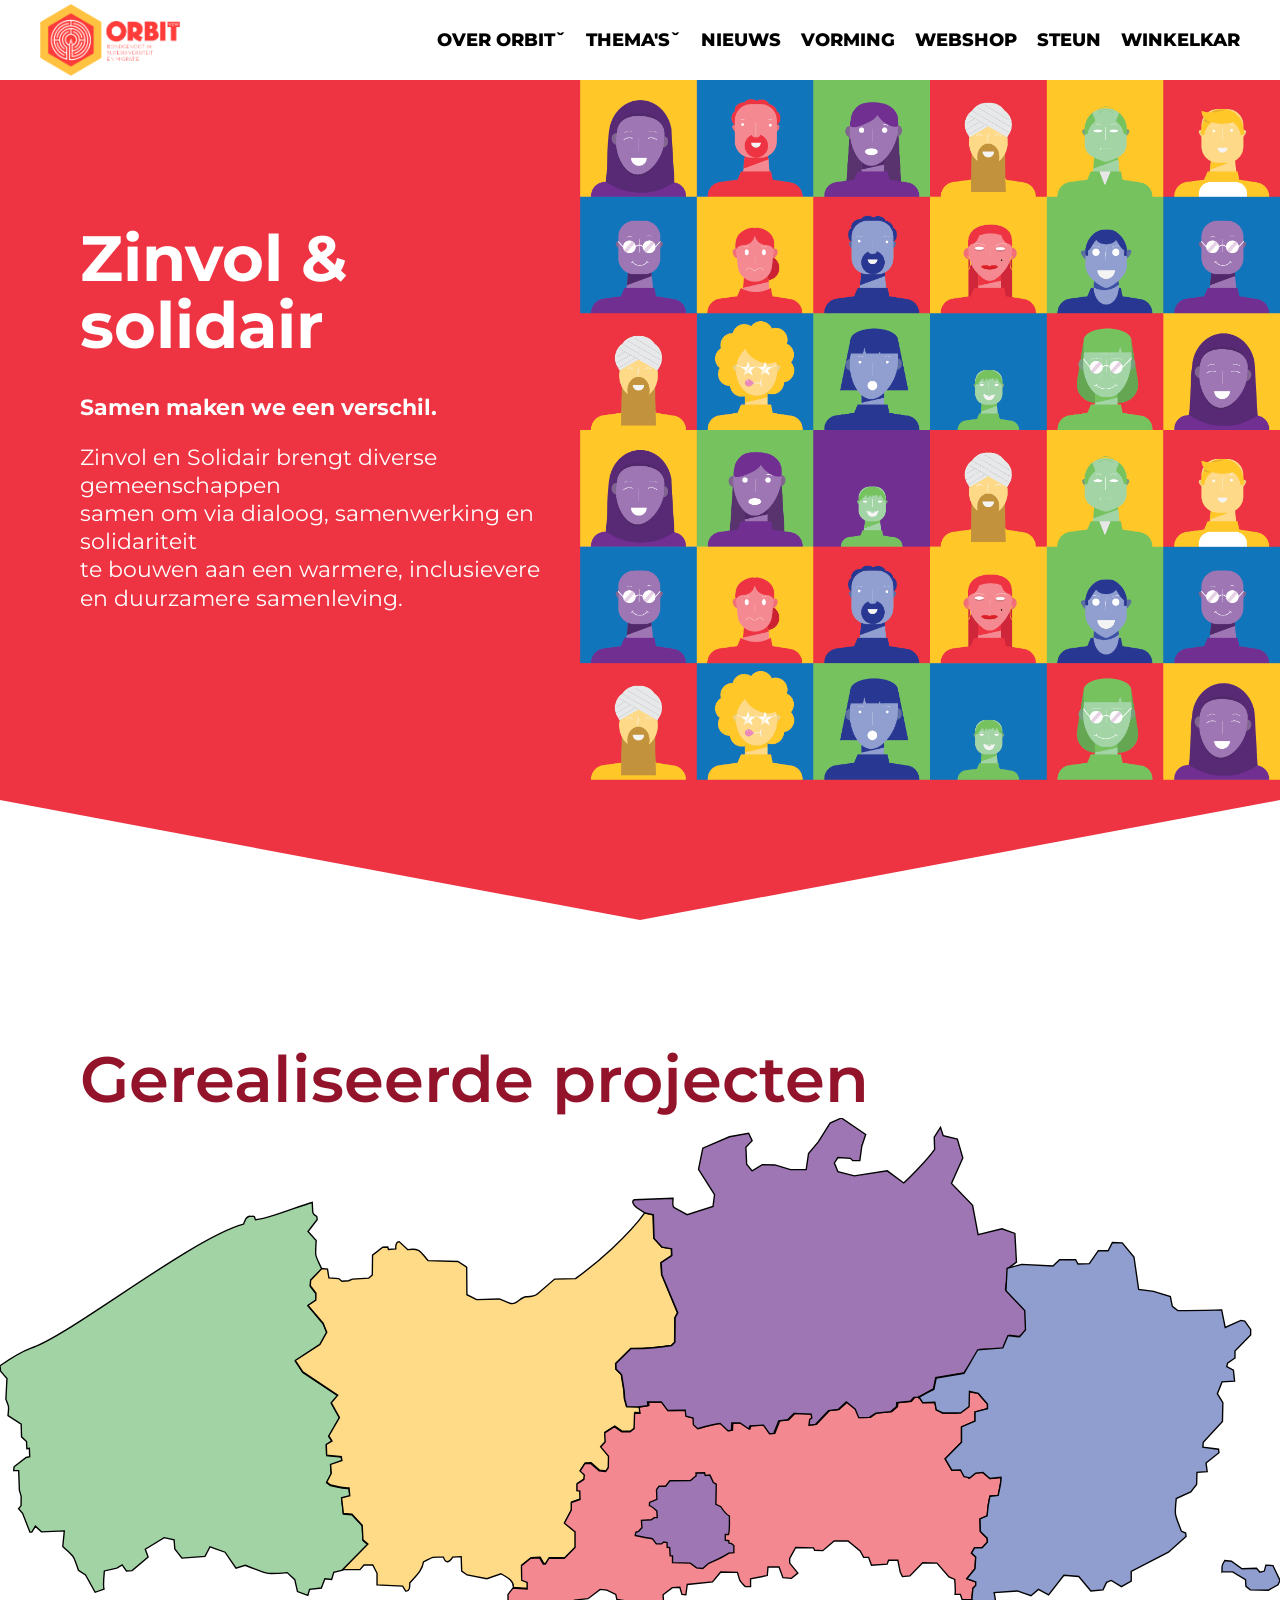
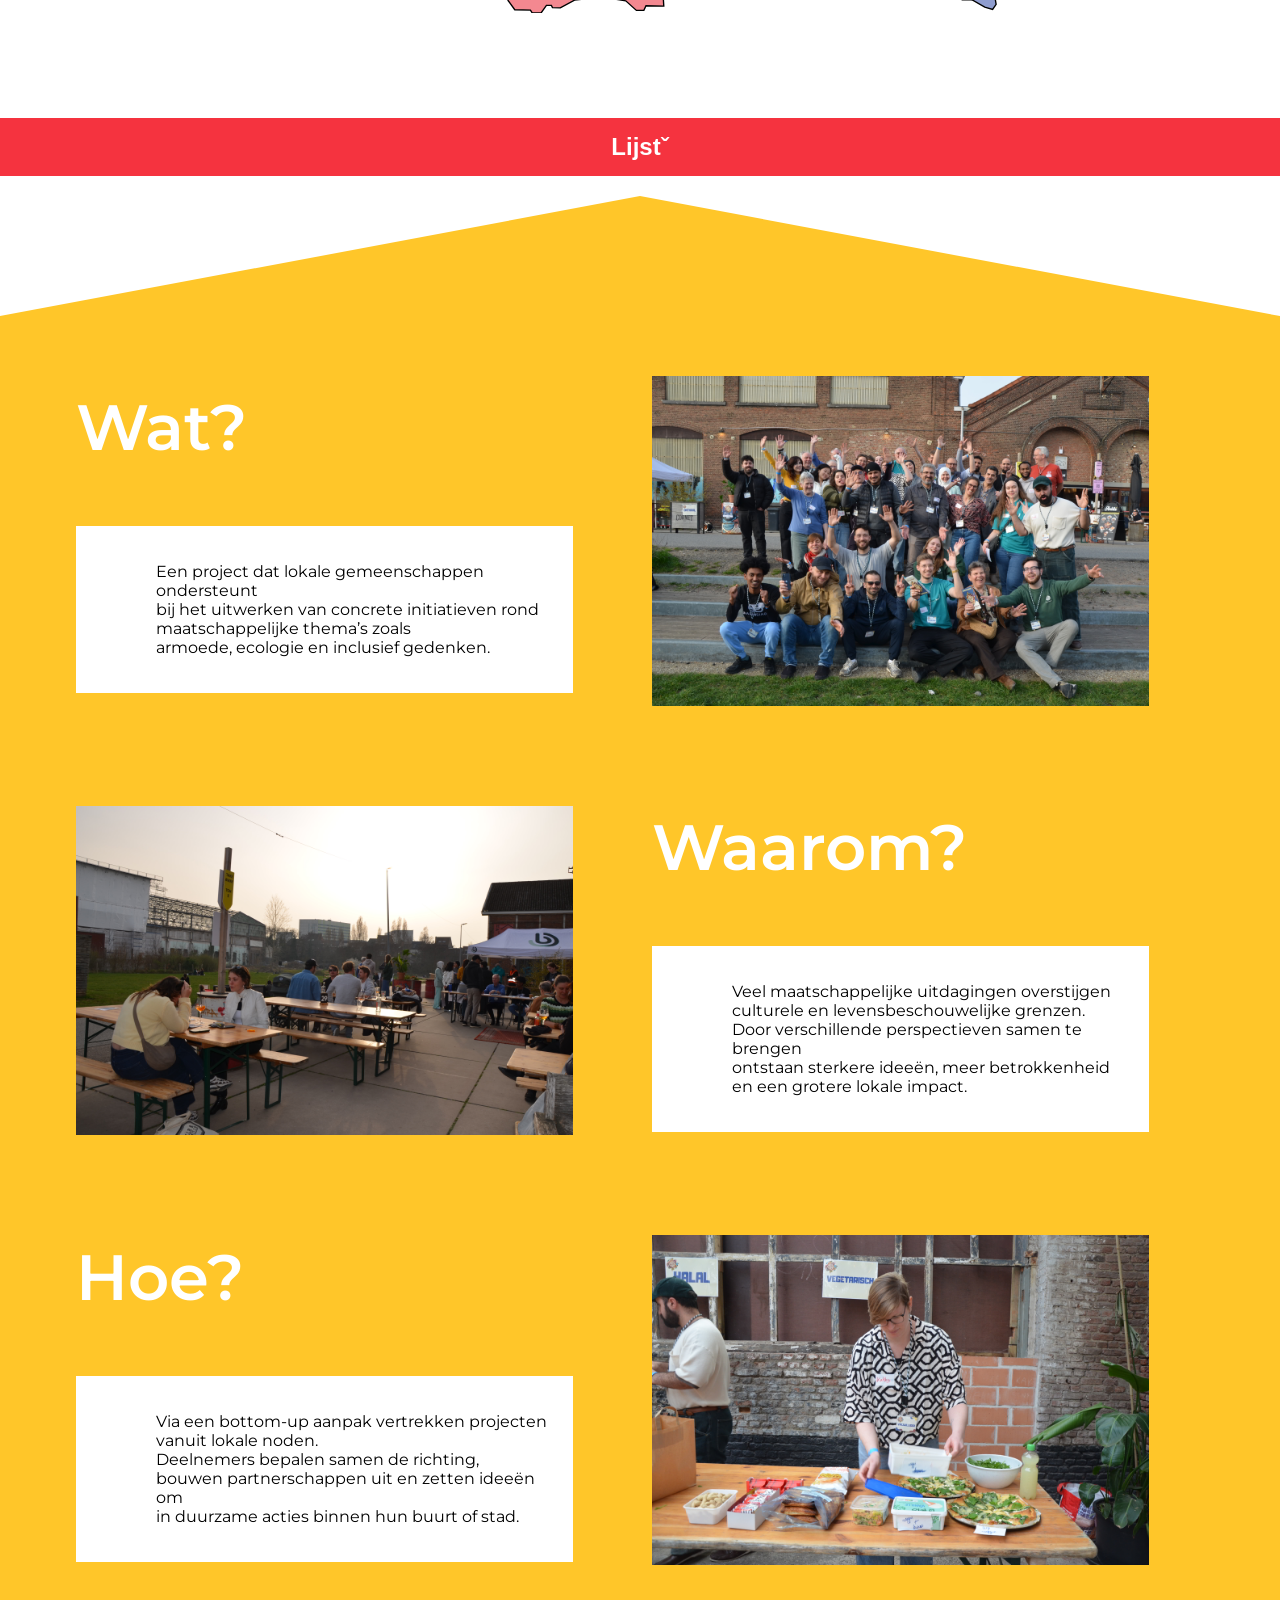
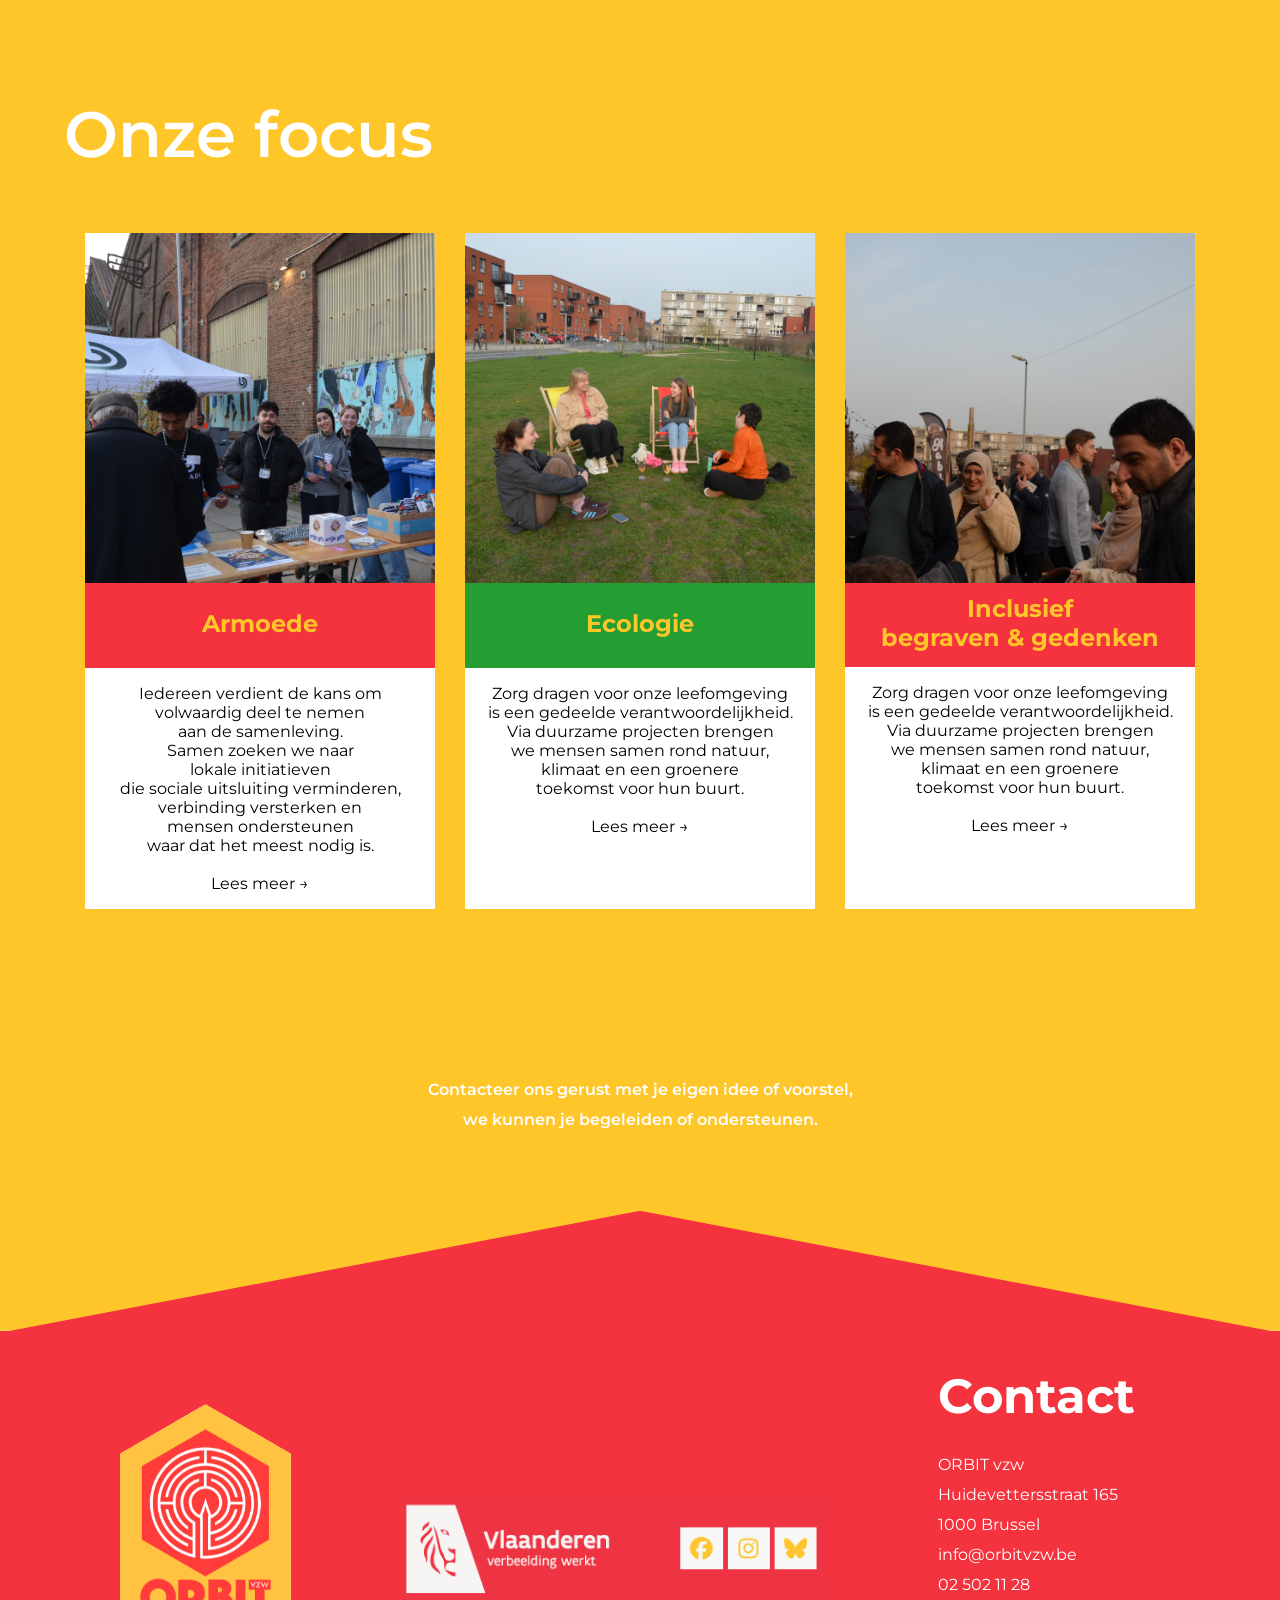
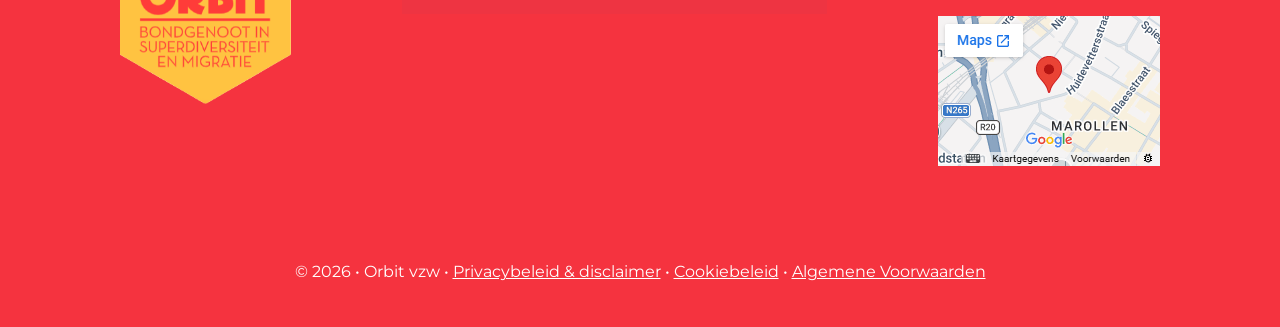
==== index.html @ ab7ba423 "slight changes rai the retard" ====
<!doctype html>
<html lang="en">
	<head>
		<meta charset="UTF-8" />
		<meta name="viewport" content="width=device-width, initial-scale=1.0" />
		<meta property="og:title" content="Zinvol en solidair" />
		<meta property="og:type" content="website" />
		<meta
			property="og:description"
			content="Zinvol en Solidair brengt diverse gemeenschappen samen om via dialoog, samenwerking en solidariteit te bouwen aan een warmere, inclusievere en duurzamere samenleving."
		/>
		<meta property="og:url" content="https://github.com/EHB-MCT/fullprojects2-orbit-orbit2.git" />
		<meta property="og:image" content="https://www.orbitvzw.be/wp-content/uploads/2024/06/characters.png" />
		<title>Zinvol en solidair</title>
		<link rel="stylesheet" href="style.css/1-global.css" />
		<script src="./second.js" defer></script>
	</head>
	<body>
		<header>
			<div class="navigation">
				<a href="index.html"><img src="images/logo-liggend.png" class="logo" /></a>

				<input type="checkbox" id="nav-toggle" class="nav-toggle" />
				<label for="nav-toggle" class="hamburger">☰</label>
				<nav>
					<ul>
						<li>
							<a href="#">over orbitˇ</a>
						</li>
						<li>
							<a href="#">thema'sˇ</a>
						</li>
						<li><a href="#">nieuws</a></li>
						<li><a href="#">vorming</a></li>
						<li><a href="#">webshop</a></li>
						<li><a href="#">steun</a></li>
						<li>
							<a href="#">winkelkar</a>
						</li>
					</ul>
				</nav>
			</div>
			<div class="hexagone1">
				<div class="wrapper">
					<div class="hero">
						<div class="hero-text">
							<h1>Zinvol & solidair</h1>
							<p><strong>Samen maken we een verschil.</strong></p>
							<p>
								Zinvol en Solidair brengt diverse gemeenschappen <br />
								samen om via dialoog, samenwerking en solidariteit <br />
								te bouwen aan een warmere, inclusievere <br />
								en duurzamere samenleving.
							</p>
						</div>
						<div class="hero-img">
							<img src="images/characters.png" />
						</div>
					</div>
				</div>
			</div>
		</header>

		<section id="kaart-start">
			<div class="map">
				<h1 class="burgundy">Gerealiseerde projecten</h1>
				<div class="mapdiv">
					<?xml version="1.0" encoding="UTF-8"?>
					<svg id="Layer_1" data-name="Layer 1" xmlns="http://www.w3.org/2000/svg" viewBox="0 0 1877.87 726.05">
						<defs>
							<style>
								.cls-1 {
									fill: #9f76b4;
								}

								.cls-2 {
									fill: #a2d3a4;
								}

								.cls-3 {
									fill: #8f9dcf;
								}

								.cls-4 {
									fill: #9e76b3;
								}

								.cls-5 {
									fill: #ffda87;
								}

								.cls-6 {
									fill: #f38890;
								}
							</style>
						</defs>

						<a xlink:title="West-Vlaanderen" xlink:href="westVlaanderen.html">
							<path
								class="cls-2"
								d="M455.77,238.75l-.52,8.09,8.35,11.22-.26,9.91-11.48,7.83,22.17,26.09,5.39,13.04-10.09,18.09-36,23.65,10.96,16.7,51.13,34.09-9.39,11.13,12,21.57-15.65,27.13,4.7,7.3-8.35,5.22.52,15.65,21.39,2.09,1.04,5.74-16.7,5.74,1.04,13.04-6.78,13.04,5.74,4.17c6.22,1.49,20.82,4.55,27.13,4.17l1.04,11.48-12,3.13,2.61,22.96,12.52,1.04,15.13,16.17,1.04,21.39,7.3,6.26-37.04,37.57-13.04,3.13-3.13,10.43-9.91-1.04-5.22,13.57-17.22,2.09-2.61,8.87-15.13-5.74-4-17.39-11.13-10.43c-36.05,3.1-28.84,1.51-61.57-10.78l-13.57,4.17-16-23.3-22.09-8-7.3,14.09-33.91,2.61-10.43-13.57-1.04-13.22-14.61-3.3-27.65,17.04,4.17,11.48-23.48,19.83-8.35.52-6.26-8.87-7.83,4.7-18.26,4.17c-.44,5.3-2.27,21.63-.52,26.61l-13.04,4.7-14.09-25.57-10.43-6.78c-8.19-23.29-4.77-18.26-22.96-34.96l2.26-22.78-33.57,1.39-8.87-8.35-5.22,8.87h-2.78l-10.78-27.65-5.91-6.61,3.65-4.7.17-13.74-2.61-8.87-1.04-28.7h-7.3l.52-5.74,17.74-13.57,5.22-1.04-.52-12.52-3.65.52-.52-10.43-7.3-6.78-.52-18.78-19.3-12.52c1.07-13.64,2.12-11.09-3.13-24,0,0,1.57-30.26,1.57-30.26l-9.39-10.96-.81-7.8s27.19-19.1,44.64-25.59c53.75-15.96,236.52-161.5,312.52-182.09,3.09-5.75,2.7-10.92,9.13-11.65,0,0,0,.43,4.95-.09,4.17,1.04,1.57,2.87,3.65,5.22,17.32-.49,65.88-21.11,83.22-25.37l.6,12.83c0,3.59,2.95,5.99,5.84,7.59.51.33.93,4.44.61,4.95l-13.3,17.22,12,13.3c-1.58,25.25-2.08,19.18,8.26,41.91l-16.35,17.04Z"
							/>
						</a>

						<a xlink:title="Oost-Vlaanderen" xlink:href="oostVlaanderen.html">
							<path
								class="cls-5"
								d="M472.1,220.87l-16.35,17.04-.52,8.09,8.35,11.22-.26,9.91-11.48,7.83,22.17,26.09,5.39,13.04-10.09,18.09-36,23.65,10.96,16.7,51.13,34.09-9.39,11.13,12,21.57-15.65,27.13,4.7,7.3-8.35,5.22.52,15.65,21.39,2.09,1.04,5.74-16.7,5.74,1.04,13.04-6.78,13.04,5.74,4.17c6.22,1.49,20.82,4.55,27.13,4.17l1.04,11.48-12,3.13,2.61,22.96,12.52,1.04,15.13,16.17,1.04,21.39,7.3,6.26-37.04,37.57h25.41l5.91-6.82h12.87l6.26,12.17v17.04l37.57,1.74,4.52,7.3c6.63.83,5.84-7.59,5.91-11.83,8.63-10.28,17.85-16.58,20.17-30.96,15.7-7.97,11.59-7.12,29.22-6.96,3.18,10.32,9.02,7.5,13.57,0l12.52-.7.7,21.22,8,5.57,28.87,5.57,20.87-7.3c7.47,4.38,19.19,9.65,18.09,20.17l20.87,1.39v-9.74c-10.69-2.42-7.84-16.82-8.35-24.7l13.57-10.78,13.22-.7,5.22,9.04h3.13l5.22-8.35h22.61l15.65-15.65v-22.96l-15.65-12.87,10.09-19.13v-11.13l12.87-4.52-.35-12.17-4.17-.7v-9.74l10.09-6.61.7-6.61-6.26-5.91,6.96-10.78,8.7-.35,12.52,10.78,9.39,1.04,3.83-5.57.35-16.7-11.48-13.91,6.61-6.96-.7-13.57,14.26-9.04,10.78,7.65h12.17l5.91-4.87.7-22.61,8,.35-1.39-9.39-19.13.35-3.13-11.83-.7-11.13-3.83-24-8-8-.35-8.35,22.26-21.91c14.87.03,44.95-1.84,59.48-4.52l4.87-4.87.35-35.83,3.83-7.3-23.3-56-1.04-17.39,15.65-10.43-.35-10.09-13.91-2.43-11.83-12.87-1.04-34.43-12.17-2.78c-23.87,33.03-68.6,72.71-101.57,96.35l-30.61.7s-24.9,21.68-24.9,21.68c-4.37,4.23-11.07,4.39-16.78,4.31-9.94.35-13.8,14-25.39,8.87,0,0-13.97-5.64-13.97-5.64l-33.39,1.04-14.26-7.3-.35-40.35-12.87-8.35-43.83-1.39c-10.74-12.17-11.18-18.89-29.57-16l-12.87-11.83c-5.54.24-4.99,6.87-4.87,10.78l-10.78.7-1.04-3.48-7.3.35-14.96,11.48-.35,29.22-5.22,4.52-24,1.39-5.57,2.43-9.74.7-4.87-3.83-14.26-1.04-2.09-12.87-8.37-.84Z"
							/>
						</a>

						<a xlink:title="Vlaams Brabant" xlink:href="vlaamsBrabant.html">
							<path
								class="cls-6"
								d="M937.57,423.97l1.39,9.39-8-.35-.7,22.61-5.91,4.87h-12.17l-10.78-7.65-14.26,9.04.7,13.57-6.61,6.96,11.48,13.91-.35,16.7-3.83,5.57-9.39-1.04-12.52-10.78-8.7.35-6.96,10.78,6.26,5.91-.7,6.61-10.09,6.61v9.74l4.17.7.35,12.17-12.87,4.52v11.13l-10.09,19.13,15.65,12.87v22.96l-15.65,15.65h-22.61l-5.22,8.35h-3.13l-5.22-9.04-13.22.7-13.57,10.78.35,21.57,8,3.13v9.74l-20.87-1.39-7.19,9.21v8.87l9.91,13.57,22.96.52,2.61,4.17h13.04l7.83-10.96h7.3l1.57,3.13,11.48.52,20.87-11.48,19.83-2.09,17.74-13.57,9.91,1.04,13.04,6.26,1.57,7.3,13.04,2.09,15.65,14.09h10.96l3.13-6.78,26.09.52-1.04-16.7,13.57-10.43,10.96-.52,3.13,10.43,5.74.52,2.09-15.13,37.04-3.65,12-14.61,24.52.52c3.9,13.04,1.7,10.92,11.48,20.87h7.83v-11.48l24.52-4.7,1.04-12.52h16.17l5.74,15.65,12.52,1.04,9.39-7.83-12-14.61v-6.78l8.87-16.17,26.09.52,1.57,3.65,12,.52,16.7-14.09h20.35l17.74,14.61,5.22,9.39h7.3l4.17,11.48,22.96-1.57,2.09-5.74h13.57l3.65,17.74,3.13,6.26,10.96-1.04,18.78-19.3,20.87.52,17.74,20.35,8.35,3.65c.26,4.16,1.47,18.01.52,21.91h7.83l2.61,7.83h14.09l1.57-16.7,4.17-4.17v-5.22l-13.04-4.7,12-14.61,1.04-17.22-6.26-5.74,4.7-7.83h10.96l7.83-8.35-.52-5.74-9.91-9.91-.52-18.26,10.43-4.7c.5-7.25,2.5-21.65,4.17-28.7l12-1.04c.99-4.89,5.14-21.83,4.17-26.61l-16.17,1.57-10.43-8.87-10.43,1.04-9.91,7.83-12.52-12.52-12.52.52-9.91-16.7,24-24.52v-22.43l19.83-8.35v-13.57l18.26-4.7v-6.78l-13.57-15.65-17.74-3.13-.52,22.43-12.52,9.39h-21.39l-9.39-4.7-2.09-10.96-17.74.52-5.22-7.83h-6.26l-5.22,5.74-19.83,2.09-.52,5.74-8.35,7.3-21.91,2.09-9.39,6.26-15.65.52-5.22-12.52-13.04-10.43-12,10.96-14.09,1.57-19.3,20.35-9.39,1.04,1.04-8.35,3.13-2.09-1.04-5.74-25.04-1.04-9.39,9.39-13.04,1.57-7.3,18.26-6.26.52-8.87-12.52-19.83,1.04-1.57,4.7-13.04-8.87h-12l-.52,10.43-5.22,1.04-11.48-10.96c-7.2.22-25.82,5.7-32.87,7.83l-6.26-5.74-.52-9.91-10.43-2.61-1.04-8.87-25.57.52-9.39-12.52h-20.35l.52,5.22-14.37,2.1Z"
							/>
						</a>

						<a xlink:title="Brussel" xlink:href="brussel.html">
							<path
								class="cls-1"
								d="M932.68,607.71l-.69,4.8c5.51,1.12,20.02,4.05,25.38,4.8l5.49,7.55h7.55l3.43-2.74,4.8.69.17,6.99,3.65.52.78,12h3.39v9.91l26.09.78,9.13,7.04,9.13.78,8.35-7.3c8.74-3.85,22.36-9.4,30-15.13,0,0,7.3-.78,7.3-.78v-10.43l-3.91-3.13-3.13-.26-.52-3.65-4.96-.78v-8.35h4.43c2.37-3.29,1.42-23.12,1.57-27.13-5.35-2.82-9.47-8.56-12.52-13.57l-7.3-3.39.52-29.74-4.17-2.35-5.22-10.96-6.78.52-1.04-3.91-12.52.26.26,4.17-8.35,7.04-30.26.26-6.26,8.09h-9.65l-3.65,4.96.52,14.09-10.7,4.7-.26,4.7c2.4.02,9.17,6.42,10.96,7.83l.52,9.65h-4.43l-4.17,3.13-14.61,1.04.78,10.7-4.96,5.22-4.14,1.4Z"
							/>
						</a>
						<a xlink:title="Antwerpen" xlink:href="antwerpen.html">
							<path
								class="cls-4"
								d="M933.7,131.28l12.64,8.11,12.17,2.78,1.04,34.43,11.83,12.87,13.91,2.43.35,10.09-15.65,10.43,1.04,17.39,23.3,56-3.83,7.3-.35,35.83-4.87,4.87c-14.5,2.67-44.65,4.56-59.48,4.52l-22.26,21.91.35,8.35,8,8,3.83,24,.7,11.13,3.13,11.83,16.11.45h.45s14.37-2.1,14.37-2.1l-.52-5.22h20.35l9.39,12.52,25.57-.52,1.04,8.87,10.43,2.61.52,9.91,6.26,5.74c7.13-2.14,25.59-7.58,32.87-7.83l11.48,10.96,5.22-1.04.52-10.43h12l13.04,8.87,1.57-4.7,19.83-1.04,8.87,12.52,6.26-.52,7.3-18.26,13.04-1.57,9.39-9.39,25.04,1.04,1.04,5.74-3.13,2.09-1.04,8.35,9.39-1.04,19.3-20.35,14.09-1.57,12-10.96,13.04,10.43,5.22,12.52,15.65-.52,9.39-6.26,21.91-2.09,8.35-7.3.52-5.74,19.83-2.09,5.22-5.74h6.26l22.45-12.39,3.45-16.66,41.36-6.89,22.98-34.47,34.47-.57,9.19-20.11,14.36,1.72,9.77-7.47v-31.02l-29.87-30.45,4.6-31.6,11.49-8.62-2.3-41.94-18.96-6.89-35.04,8.62-8.04-43.09-31.02-32.17,16.66-37.34-8.04-27.57-20.68-5.17-4.02-12.06-9.19,14.36.57,17.81c-9.41,13.6-33.04,38.23-45.38,49.4l-24.13-17.81-48.26,7.47-24.13-6.32-5.17-12.64,5.17-8.04,18.38,1.15,3.45,3.45h10.34l2.87-21.26,5.74-17.23-35.62-24.13-16.66,7.47-17.23,27.57-14.36,17.23-3.45,23.55h-22.98l-22.98-6.89-18.38-.57-14.94,9.19-8.04-9.77-1.15-24.7,9.19-9.77-5.17-10.91-28.15,5.17-39.06,16.66-6.32,31.02,23.55,37.34-2.3,17.23-37.91,12.06-18.22-9.85c-4.69-1.97-2.21-10.57-2.46-14.28l-56.74,2.2c-5.32,1.63-.13,9.54,3,11.31Z"
							/>
						</a>

						<a xlink:title="Limburg" xlink:href="limburg.html">
							<g>
								<path
									class="cls-3"
									d="M1425.75,706.7l1.57-16.7,4.17-4.17v-5.22l-13.04-4.7,12-14.61,1.04-17.22-6.26-5.74,4.7-7.83h10.96l7.83-8.35-.52-5.74-9.91-9.91-.52-18.26,10.43-4.7c.5-7.25,2.5-21.65,4.17-28.7l12-1.04c.99-4.89,5.14-21.83,4.17-26.61l-16.17,1.57-10.43-8.87-10.43,1.04-8.6,6.97-8.62-1.72-5.21-9.94-12.52.52-9.91-16.7,24-24.52v-22.43l19.83-8.35v-13.57l18.26-4.7v-6.78l-13.57-15.65-12.88-3.15-.52,22.43-12.52,9.39-26.25.02-9.39-4.7-2.09-10.96-17.74.52-5.22-7.83v.26c1.97-2.38,18.56-10.38,21.5-11.99l3.45-16.66,40.79-6.89,20.11-34.47,36.77-2.87,7.47-17.81,17.23,1.72,8.62-10.34-1.15-28.15-27.57-29.3,1.72-32.74,21.26-5.74,45.96,2.3,9.77-9.19h23.55l3.45,6.32,16.66-.57,13.21-18.96h14.36l6.32-12.06,14.36.57,17.23,20.68,6.89,47.68,21.83,2.87,24.7,7.47,2.87,14.36,8.04,6.32c14.58-.17,50.2-.66,64.34-1.15l5.17,25.85,22.98-10.34,5.74,1.15,8.62,12.06v8.04l-22.98,23.55v10.34l-10.91,7.47-1.15,5.17,9.77,5.17,1.72,16.09-18.38,1.15-6.89,17.23,8.04,13.21-.57,27.57-28.15,30.45-.57,7.47,22.98,2.87.57,5.17-18.96,14.94,1.72,12.64-14.94,1.15-.57,17.81-8.62,10.91-21.26,9.77c-2.75,27.8-1.84,22.2,7.47,47.68l6.32,2.87.57,5.17-25.85,22.98-54.57,28.15v14.36l-14.36,8.04-14.94-9.19-6.89,2.87-5.17,10.91-17.81,1.72-17.81-21.26-21.83-1.72-22.4,28.72-14.94-8.04-10.91,9.19-20.11-6.89-33.89,2.3,2.87,17.23-5.17,7.47-11.49-3.45-18.97-10.81Z"
								/>
								<path
									class="cls-3"
									d="M1792.84,665.81h15.51l18.96,11.49.57,9.77,6.32,5.17,26.43.57,14.36-8.04,2.87-6.32-10.34-21.83-10.34-.57-2.3,8.62-6.32,1.72-5.17-5.74-21.26.57-15.51-10.91-9.77-1.15c-4.83,8.42-4.07,7.17-4.02,16.66Z"
								/>
							</g>
						</a>
					</svg>
				</div>
				<div class="dropdown">
					<button id="dropdownBtn">Lijstˇ</button>
					<div class="list">
						<a href=""> <strong>Willebroek:</strong> Infoavond over drugs en bezoek rusthuizen</a>
						<a href=""> <strong>Leuven:</strong> 2x portie gemengd + duurzame verzameling</a>
						<a href=""> <strong>Ninove:</strong> Antiracisme</a>
						<a href=""> <strong>Roeselare:</strong> Interlevensbeschouwelijk plan</a>
						<a href=""> <strong>Dendermonde:</strong> Vredesdialoog</a>
						<a href=""> <strong>Tienen:</strong> Bijwonen overleg</a>
						<a href=""> <strong>Brussel:</strong> Intergenerationele iftar</a>
					</div>
				</div>
			</div>
			<div class="hexagone2">
				<div class="wrapper">
					<div class="content">
						<div class="item">
							<h1>Wat?</h1>
							<div class="textbox">
								<p>
									Een project dat lokale gemeenschappen ondersteunt <br />
									bij het uitwerken van concrete initiatieven rond <br />
									maatschappelijke thema’s zoals <br />
									armoede, ecologie en inclusief gedenken.
								</p>
							</div>
						</div>
						<div class="item"><img src="images/groepsfoto.JPG" /></div>
						<div class="item"><img src="images/samen_aan_tafel.JPG" /></div>
						<div class="item">
							<div class="waarom">
								<h1>Waarom?</h1>
								<div class="textbox">
									<p>
										Veel maatschappelijke uitdagingen overstijgen <br />
										culturele en levensbeschouwelijke grenzen. <br />
										Door verschillende perspectieven samen te brengen <br />
										ontstaan sterkere ideeën, meer betrokkenheid <br />
										en een grotere lokale impact.
									</p>
								</div>
							</div>
						</div>
						<div class="item">
							<h1>Hoe?</h1>
							<div class="textbox">
								<p>
									Via een bottom-up aanpak vertrekken projecten <br />
									vanuit lokale noden. <br />
									Deelnemers bepalen samen de richting, <br />
									bouwen partnerschappen uit en zetten ideeën om <br />
									in duurzame acties binnen hun buurt of stad.
								</p>
							</div>
						</div>
						<div class="item"><img src="images/voedsel_uitpakken.JPG" /></div>
					</div>
					<h1 class="focus">Onze focus</h1>
					<div class="themas">
						<div class="thema">
							<a href="kernthemas.html">
								<img src="images/Onthaal.JPG" alt="" />

								<div>
									<h2>Armoede</h2>
								</div>

								<p>
									Iedereen verdient de kans om <br />
									volwaardig deel te nemen <br />
									aan de samenleving. <br />
									Samen zoeken we naar <br />
									lokale initiatieven <br />
									die sociale uitsluiting verminderen, <br />
									verbinding versterken en <br />
									mensen ondersteunen <br />
									waar dat het meest nodig is.
									<br />
									<br />
									Lees meer →
								</p>
							</a>
						</div>
						<div class="thema">
							<a href="kernthemas.html">
								<img src="images/gezellig_op_het_gras.JPG" alt="" />
								<div class="green">
									<h2>Ecologie</h2>
								</div>

								<p>
									Zorg dragen voor onze leefomgeving <br />
									is een gedeelde verantwoordelijkheid. <br />
									Via duurzame projecten brengen <br />
									we mensen samen rond natuur, <br />
									klimaat en een groenere <br />
									toekomst voor hun buurt.
									<br />
									<br />
									Lees meer →
								</p>
							</a>
						</div>
						<div class="thema">
							<a href="kernthemas.html">
								<img src="images/blije_mensen.JPG" alt="" />

								<div class="begraven">
									<h2>
										Inclusief <br />
										begraven & gedenken
									</h2>
								</div>

								<p>
									Zorg dragen voor onze leefomgeving <br />
									is een gedeelde verantwoordelijkheid. <br />
									Via duurzame projecten brengen <br />
									we mensen samen rond natuur, <br />
									klimaat en een groenere <br />
									toekomst voor hun buurt.
									<br />
									<br />
									Lees meer →
								</p>
							</a>
						</div>
					</div>
					<div class="eindzin">
						<p>
							Contacteer ons gerust met je eigen idee of voorstel, <br />
							we kunnen je begeleiden of ondersteunen.
						</p>
					</div>
				</div>
			</div>
		</section>
		<footer>
			<div class="hexagone3">
				<div class="info">
					<img src="images/logo-staand.png" alt="" />
					<div class="vlaanderen">
						<img src="images/Vlaanderen.png" />
					</div>

					<div class="contact">
						<h2>Contact</h2>
						<p>
							ORBIT vzw <br />
							Huidevettersstraat 165 <br />
							1000 Brussel <br />
							info@orbitvzw.be <br />
							02 502 11 28
						</p>

						<img src="images/plaats.png" alt="" />
					</div>
				</div>
			</div>
			<div class="extra">
				<p>
					© 2026 • Orbit vzw • <a href="https://www.orbitvzw.be/privacybeleid/">Privacybeleid &amp; disclaimer</a> •
					<a href="https://www.orbitvzw.be/cookiebeleid/">Cookiebeleid</a> •
					<a href="https://www.orbitvzw.be/algemene-voorwaarden/">Algemene Voorwaarden</a>
				</p>
			</div>
		</footer>
	</body>
</html>
---- style.css/1-global.css ----
/* Typography - Buttons - Colors */

@import url("2-navigation.css");
@import url("3-kaart.css");
@import url("4-textbox.css");
@import url("5-labyrinth.css");
@import url("6-footer.css");
@import url("7-responsive.css");
@import url("8-hexagone.css");

@import url("https://fonts.googleapis.com/css2?family=Montserrat:ital,wght@0,100..900;1,100..900&display=swap");

* {
	box-sizing: border-box;
}

body {
	width: 100%;
	margin: 0;
	background-color: #fff;
	font-family: "Montserrat", sans-serif;
	color: #fff;
	overflow-x: hidden;
}

/* HERO DESKTOP */

.hero {
	margin: 0 auto;

	display: flex;
	justify-content: space-between;
	align-items: center;
}

.hero-text {
	z-index: 2;
	padding-left: 80px;
	padding-right: 20px;
}

.hero h1 {
	margin: 0 0 34px;
	font-size: clamp(64px, 5vw, 88px);
	font-weight: 700;
	line-height: 1.05;
}

.hero p {
	font-size: clamp(22px, 1.35vw, 27px);
	line-height: 1.28;
}

.hero-img {
	flex: 0 0 700px;
	display: flex;
}

.hero img {
	width: 100%;
}

/* GENERAL */

.wrapper {
	width: 90%;
	margin: 0 auto;
}

.hexagone1 .wrapper {
	width: 100%;
}

h1 {
	font-size: 64px;
	color: #fff;
	margin: 0;
	font-weight: 600;
}

.burgundy {
	display: flex;
	margin: 0 auto;
	margin-left: 80px;
	padding-top: 120px;
	color: #93132a;
}

.content {
	display: flex;
	flex-wrap: wrap;
	justify-content: space-around;
	align-items: center;
}

.item {
	width: 48%;
	padding-bottom: 100px;
}

.item img {
	width: 90%;
}

.Armoede-I h1 {
	color: #93132a;
	padding-bottom: 50px;
}

.Armoede-I p {
	color: black;
}

.ecologie h1 {
	color: #ffc629;
	padding-bottom: 50px;
}
.focus {
	padding-top: 30px;
	padding-bottom: 30px;
}
.wrapper2 {
	width: 90%;
	margin: 0 auto;
	display: flex;
	justify-content: space-between;
}

.wrapper3 {
	width: 90%;
	margin: 0 auto;
	align-items: center;
	justify-content: center;
	display: flex;
	flex-direction: column;
	align-items: center;
}

.SecondDivider {
	margin-bottom: 80px;
	display: block;
	text-align: center;
	align-items: center;
}
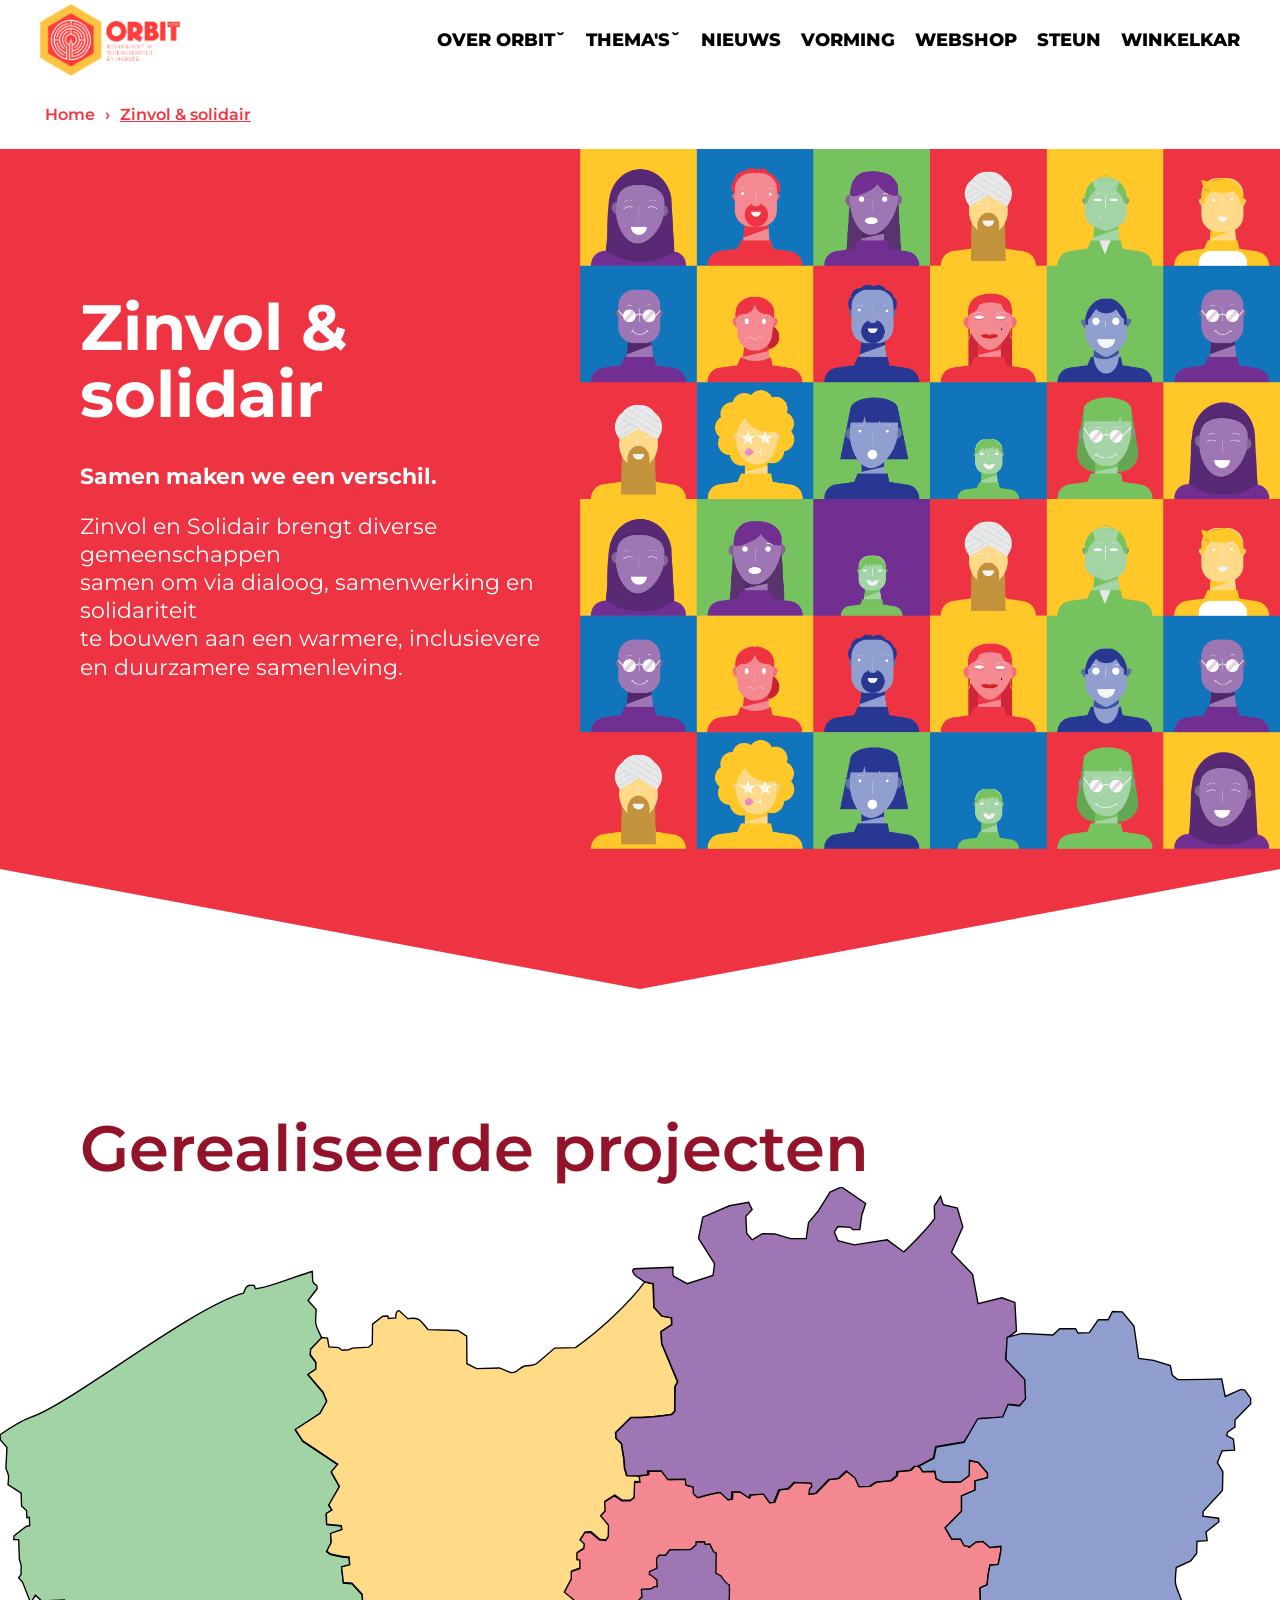
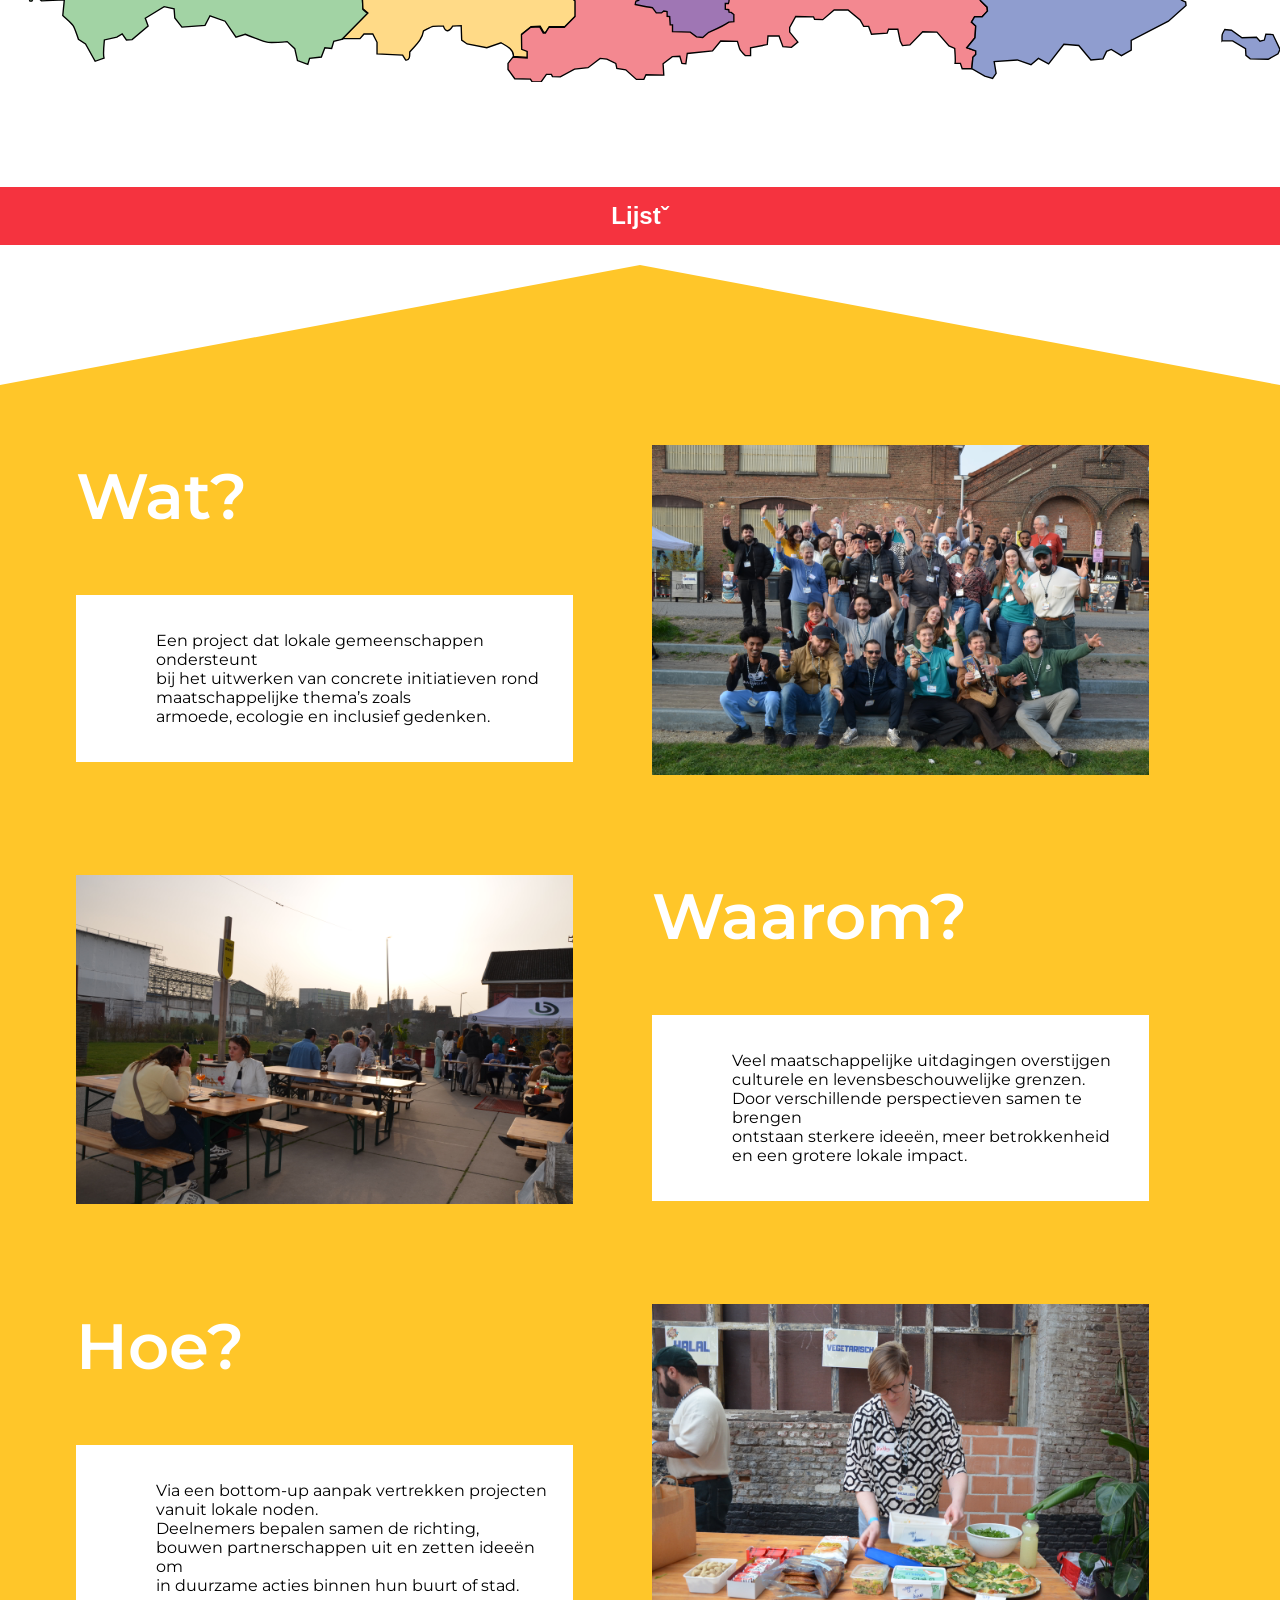
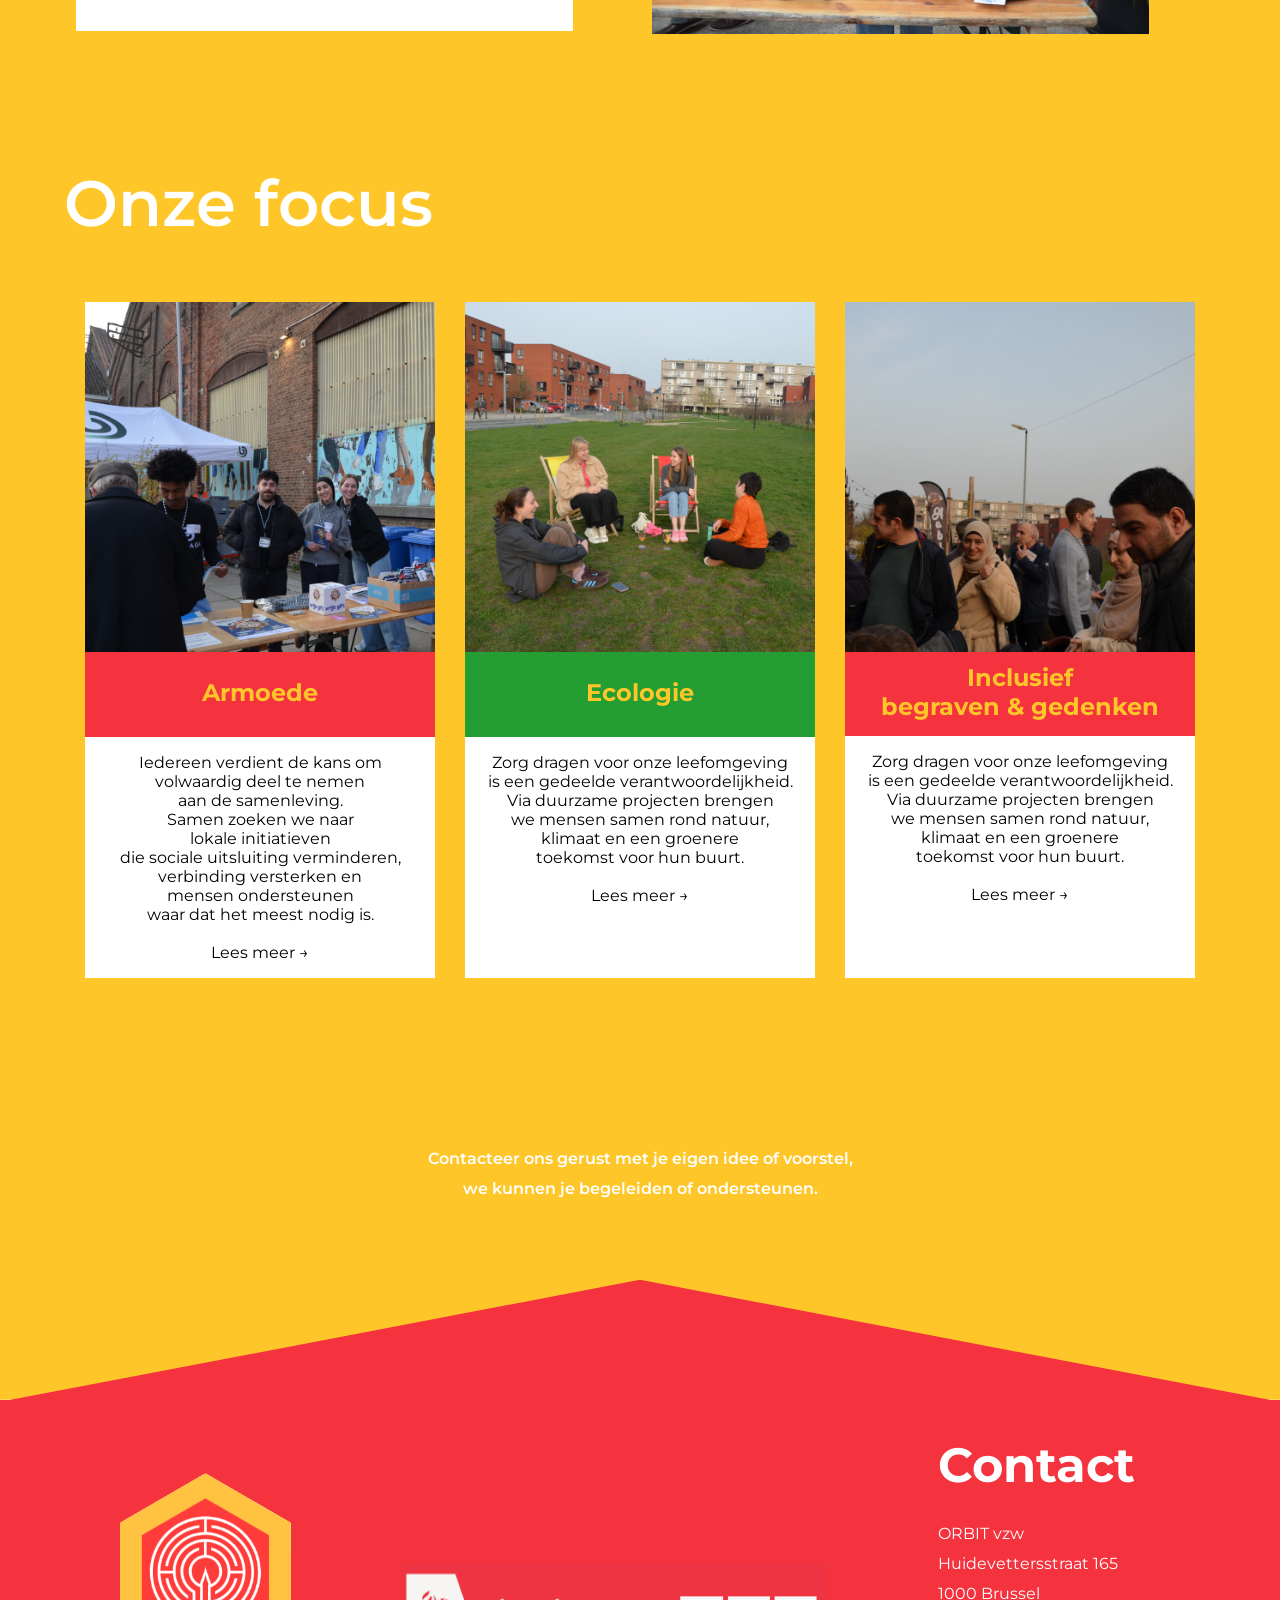
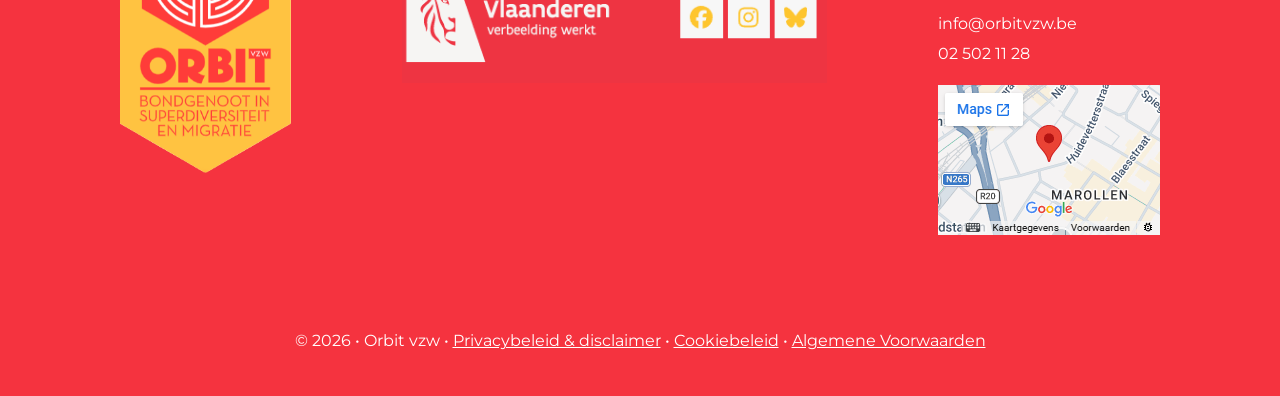
==== commit 5f1d130b: "fix schrijffouten kaart + breadcrumbs" ====
--- a/index.html
+++ b/index.html
@@ -5,10 +5,7 @@
 		<meta name="viewport" content="width=device-width, initial-scale=1.0" />
 		<meta property="og:title" content="Zinvol en solidair" />
 		<meta property="og:type" content="website" />
-		<meta
-			property="og:description"
-			content="Zinvol en Solidair brengt diverse gemeenschappen samen om via dialoog, samenwerking en solidariteit te bouwen aan een warmere, inclusievere en duurzamere samenleving."
-		/>
+		<meta property="og:description" content="Zinvol en Solidair brengt diverse gemeenschappen samen om via dialoog, samenwerking en solidariteit te bouwen aan een warmere, inclusievere en duurzamere samenleving." />
 		<meta property="og:url" content="https://github.com/EHB-MCT/fullprojects2-orbit-orbit2.git" />
 		<meta property="og:image" content="https://www.orbitvzw.be/wp-content/uploads/2024/06/characters.png" />
 		<title>Zinvol en solidair</title>
@@ -40,6 +37,7 @@
 					</ul>
 				</nav>
 			</div>
+			<div class="breadcrumbs"><a href="www.orbitvzw.be/home.html">Home</a><span> › </span> <a href="index.html" class="active">Zinvol & solidair</a></div>
 			<div class="hexagone1">
 				<div class="wrapper">
 					<div class="hero">
@@ -117,10 +115,7 @@
 						</a>
 
 						<a xlink:title="Brussel" xlink:href="brussel.html">
-							<path
-								class="cls-1"
-								d="M932.68,607.71l-.69,4.8c5.51,1.12,20.02,4.05,25.38,4.8l5.49,7.55h7.55l3.43-2.74,4.8.69.17,6.99,3.65.52.78,12h3.39v9.91l26.09.78,9.13,7.04,9.13.78,8.35-7.3c8.74-3.85,22.36-9.4,30-15.13,0,0,7.3-.78,7.3-.78v-10.43l-3.91-3.13-3.13-.26-.52-3.65-4.96-.78v-8.35h4.43c2.37-3.29,1.42-23.12,1.57-27.13-5.35-2.82-9.47-8.56-12.52-13.57l-7.3-3.39.52-29.74-4.17-2.35-5.22-10.96-6.78.52-1.04-3.91-12.52.26.26,4.17-8.35,7.04-30.26.26-6.26,8.09h-9.65l-3.65,4.96.52,14.09-10.7,4.7-.26,4.7c2.4.02,9.17,6.42,10.96,7.83l.52,9.65h-4.43l-4.17,3.13-14.61,1.04.78,10.7-4.96,5.22-4.14,1.4Z"
-							/>
+							<path class="cls-1" d="M932.68,607.71l-.69,4.8c5.51,1.12,20.02,4.05,25.38,4.8l5.49,7.55h7.55l3.43-2.74,4.8.69.17,6.99,3.65.52.78,12h3.39v9.91l26.09.78,9.13,7.04,9.13.78,8.35-7.3c8.74-3.85,22.36-9.4,30-15.13,0,0,7.3-.78,7.3-.78v-10.43l-3.91-3.13-3.13-.26-.52-3.65-4.96-.78v-8.35h4.43c2.37-3.29,1.42-23.12,1.57-27.13-5.35-2.82-9.47-8.56-12.52-13.57l-7.3-3.39.52-29.74-4.17-2.35-5.22-10.96-6.78.52-1.04-3.91-12.52.26.26,4.17-8.35,7.04-30.26.26-6.26,8.09h-9.65l-3.65,4.96.52,14.09-10.7,4.7-.26,4.7c2.4.02,9.17,6.42,10.96,7.83l.52,9.65h-4.43l-4.17,3.13-14.61,1.04.78,10.7-4.96,5.22-4.14,1.4Z" />
 						</a>
 						<a xlink:title="Antwerpen" xlink:href="antwerpen.html">
 							<path
@@ -135,10 +130,7 @@
 									class="cls-3"
 									d="M1425.75,706.7l1.57-16.7,4.17-4.17v-5.22l-13.04-4.7,12-14.61,1.04-17.22-6.26-5.74,4.7-7.83h10.96l7.83-8.35-.52-5.74-9.91-9.91-.52-18.26,10.43-4.7c.5-7.25,2.5-21.65,4.17-28.7l12-1.04c.99-4.89,5.14-21.83,4.17-26.61l-16.17,1.57-10.43-8.87-10.43,1.04-8.6,6.97-8.62-1.72-5.21-9.94-12.52.52-9.91-16.7,24-24.52v-22.43l19.83-8.35v-13.57l18.26-4.7v-6.78l-13.57-15.65-12.88-3.15-.52,22.43-12.52,9.39-26.25.02-9.39-4.7-2.09-10.96-17.74.52-5.22-7.83v.26c1.97-2.38,18.56-10.38,21.5-11.99l3.45-16.66,40.79-6.89,20.11-34.47,36.77-2.87,7.47-17.81,17.23,1.72,8.62-10.34-1.15-28.15-27.57-29.3,1.72-32.74,21.26-5.74,45.96,2.3,9.77-9.19h23.55l3.45,6.32,16.66-.57,13.21-18.96h14.36l6.32-12.06,14.36.57,17.23,20.68,6.89,47.68,21.83,2.87,24.7,7.47,2.87,14.36,8.04,6.32c14.58-.17,50.2-.66,64.34-1.15l5.17,25.85,22.98-10.34,5.74,1.15,8.62,12.06v8.04l-22.98,23.55v10.34l-10.91,7.47-1.15,5.17,9.77,5.17,1.72,16.09-18.38,1.15-6.89,17.23,8.04,13.21-.57,27.57-28.15,30.45-.57,7.47,22.98,2.87.57,5.17-18.96,14.94,1.72,12.64-14.94,1.15-.57,17.81-8.62,10.91-21.26,9.77c-2.75,27.8-1.84,22.2,7.47,47.68l6.32,2.87.57,5.17-25.85,22.98-54.57,28.15v14.36l-14.36,8.04-14.94-9.19-6.89,2.87-5.17,10.91-17.81,1.72-17.81-21.26-21.83-1.72-22.4,28.72-14.94-8.04-10.91,9.19-20.11-6.89-33.89,2.3,2.87,17.23-5.17,7.47-11.49-3.45-18.97-10.81Z"
 								/>
-								<path
-									class="cls-3"
-									d="M1792.84,665.81h15.51l18.96,11.49.57,9.77,6.32,5.17,26.43.57,14.36-8.04,2.87-6.32-10.34-21.83-10.34-.57-2.3,8.62-6.32,1.72-5.17-5.74-21.26.57-15.51-10.91-9.77-1.15c-4.83,8.42-4.07,7.17-4.02,16.66Z"
-								/>
+								<path class="cls-3" d="M1792.84,665.81h15.51l18.96,11.49.57,9.77,6.32,5.17,26.43.57,14.36-8.04,2.87-6.32-10.34-21.83-10.34-.57-2.3,8.62-6.32,1.72-5.17-5.74-21.26.57-15.51-10.91-9.77-1.15c-4.83,8.42-4.07,7.17-4.02,16.66Z" />
 							</g>
 						</a>
 					</svg>
@@ -147,12 +139,12 @@
 					<button id="dropdownBtn">Lijstˇ</button>
 					<div class="list">
 						<a href=""> <strong>Willebroek:</strong> Infoavond over drugs en bezoek rusthuizen</a>
-						<a href=""> <strong>Leuven:</strong> 2x portie gemengd + duurzame verzameling</a>
+						<a href=""> <strong>Leuven:</strong> 2x Portie gemengd + duurzame verzameling</a>
 						<a href=""> <strong>Ninove:</strong> Antiracisme</a>
 						<a href=""> <strong>Roeselare:</strong> Interlevensbeschouwelijk plan</a>
 						<a href=""> <strong>Dendermonde:</strong> Vredesdialoog</a>
 						<a href=""> <strong>Tienen:</strong> Bijwonen overleg</a>
-						<a href=""> <strong>Brussel:</strong> Intergenerationele iftar</a>
+						<a href="" class="brussel"> <strong>Brussel:</strong> Intergenerationele iftar</a>
 					</div>
 				</div>
 			</div>
@@ -304,8 +296,7 @@
 			</div>
 			<div class="extra">
 				<p>
-					© 2026 • Orbit vzw • <a href="https://www.orbitvzw.be/privacybeleid/">Privacybeleid &amp; disclaimer</a> •
-					<a href="https://www.orbitvzw.be/cookiebeleid/">Cookiebeleid</a> •
+					© 2026 • Orbit vzw • <a href="https://www.orbitvzw.be/privacybeleid/">Privacybeleid &amp; disclaimer</a> • <a href="https://www.orbitvzw.be/cookiebeleid/">Cookiebeleid</a> •
 					<a href="https://www.orbitvzw.be/algemene-voorwaarden/">Algemene Voorwaarden</a>
 				</p>
 			</div>
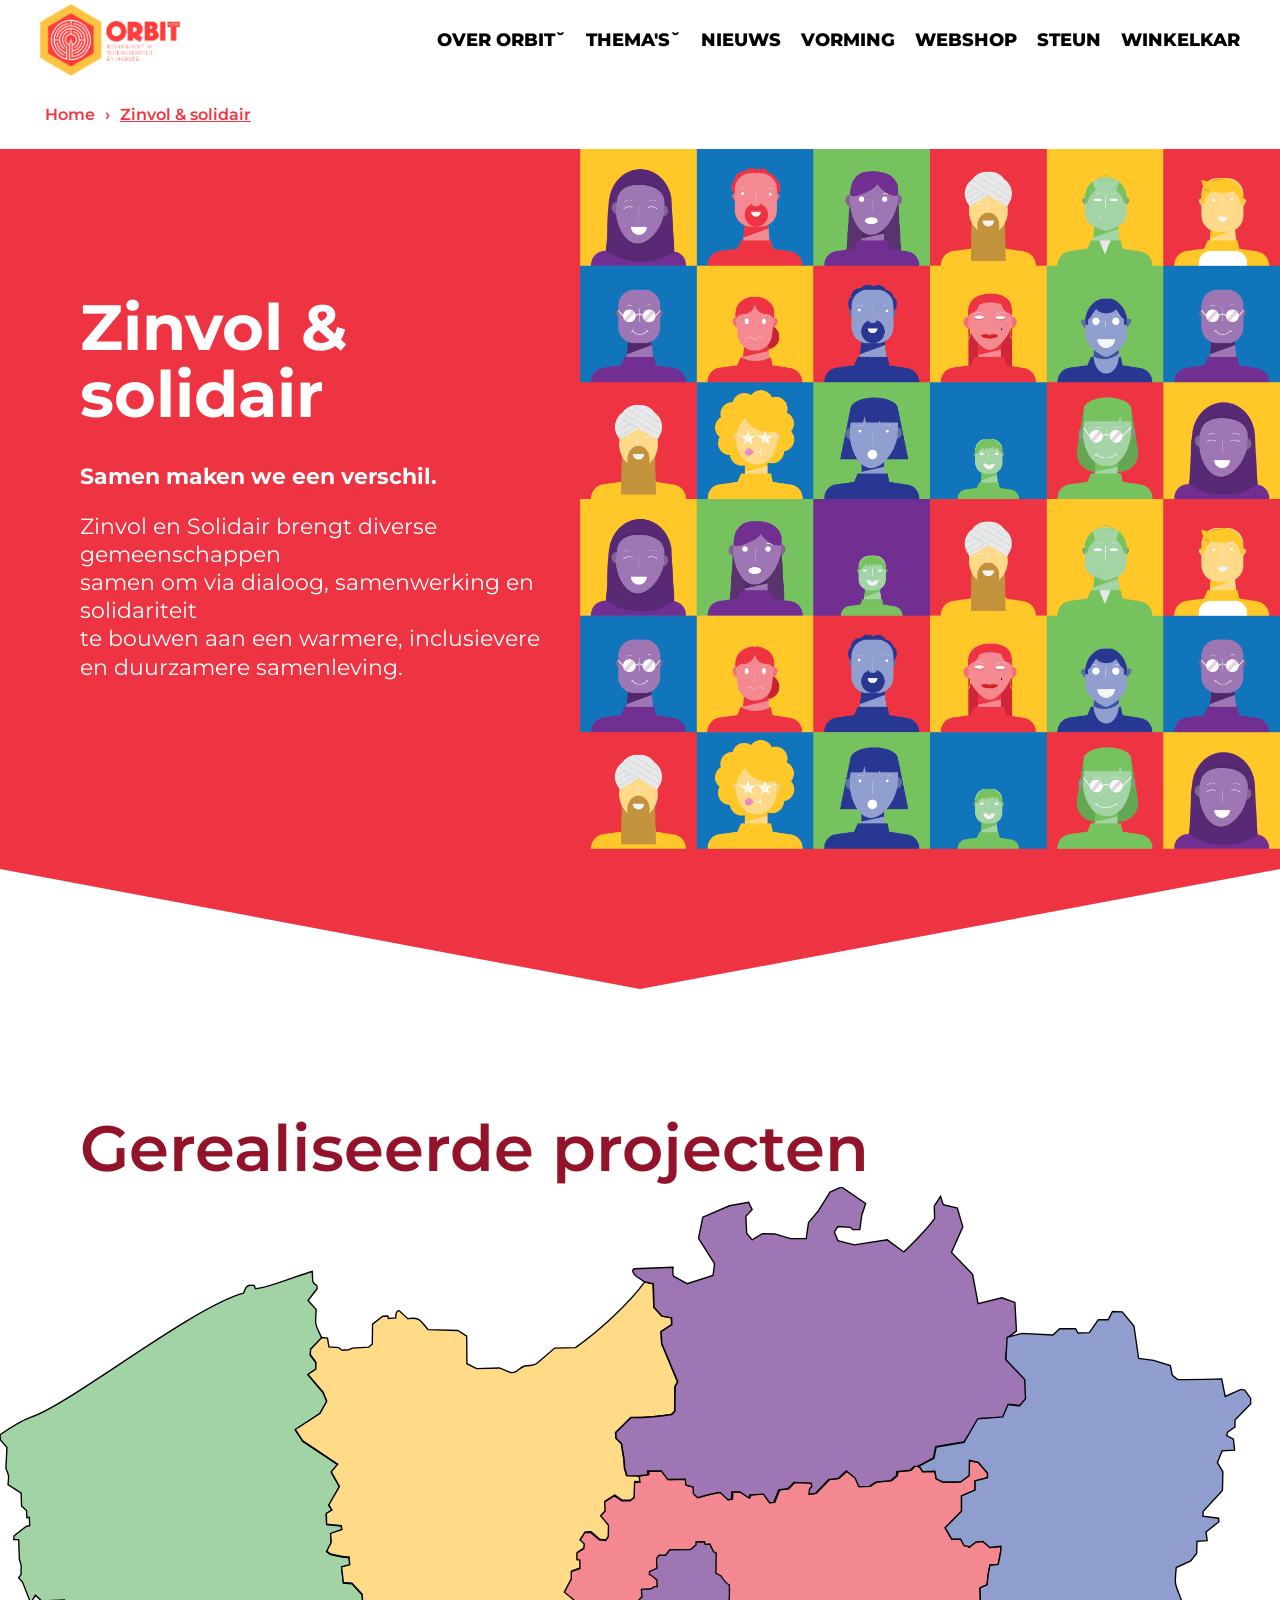
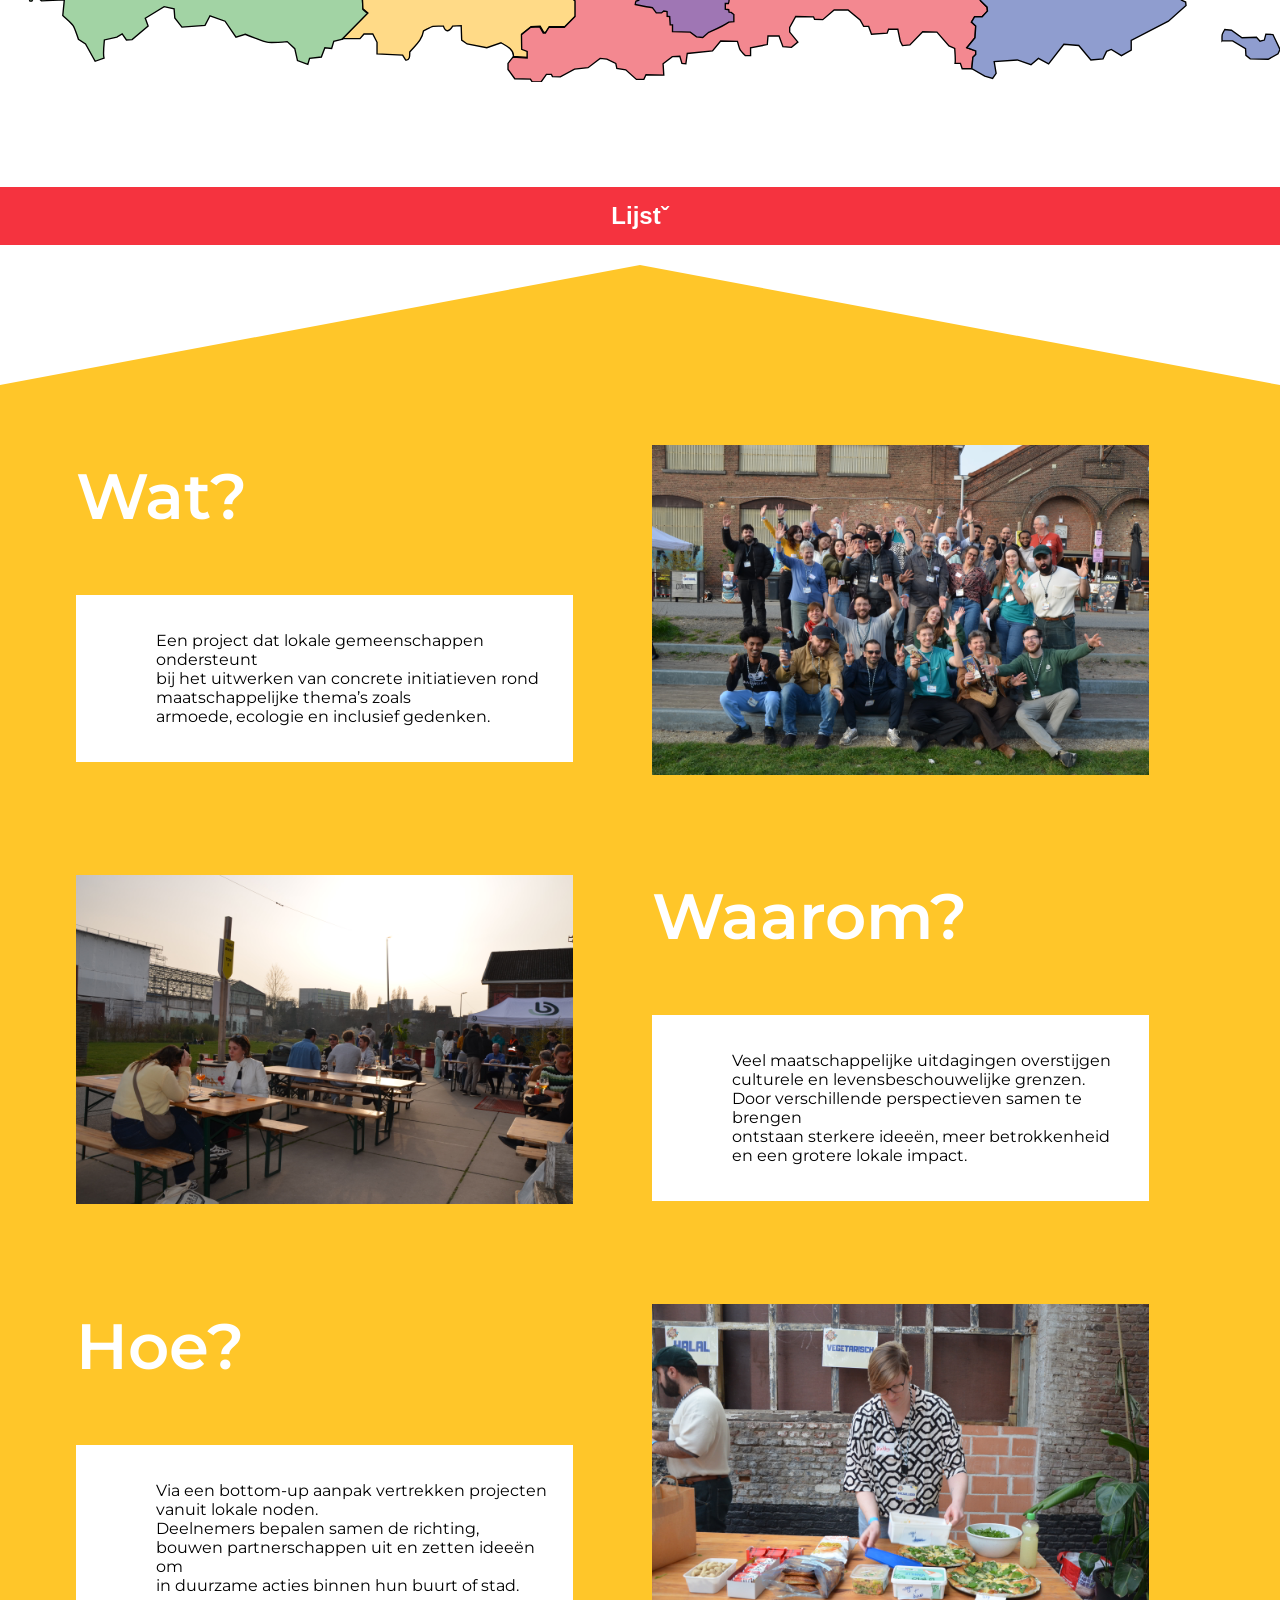
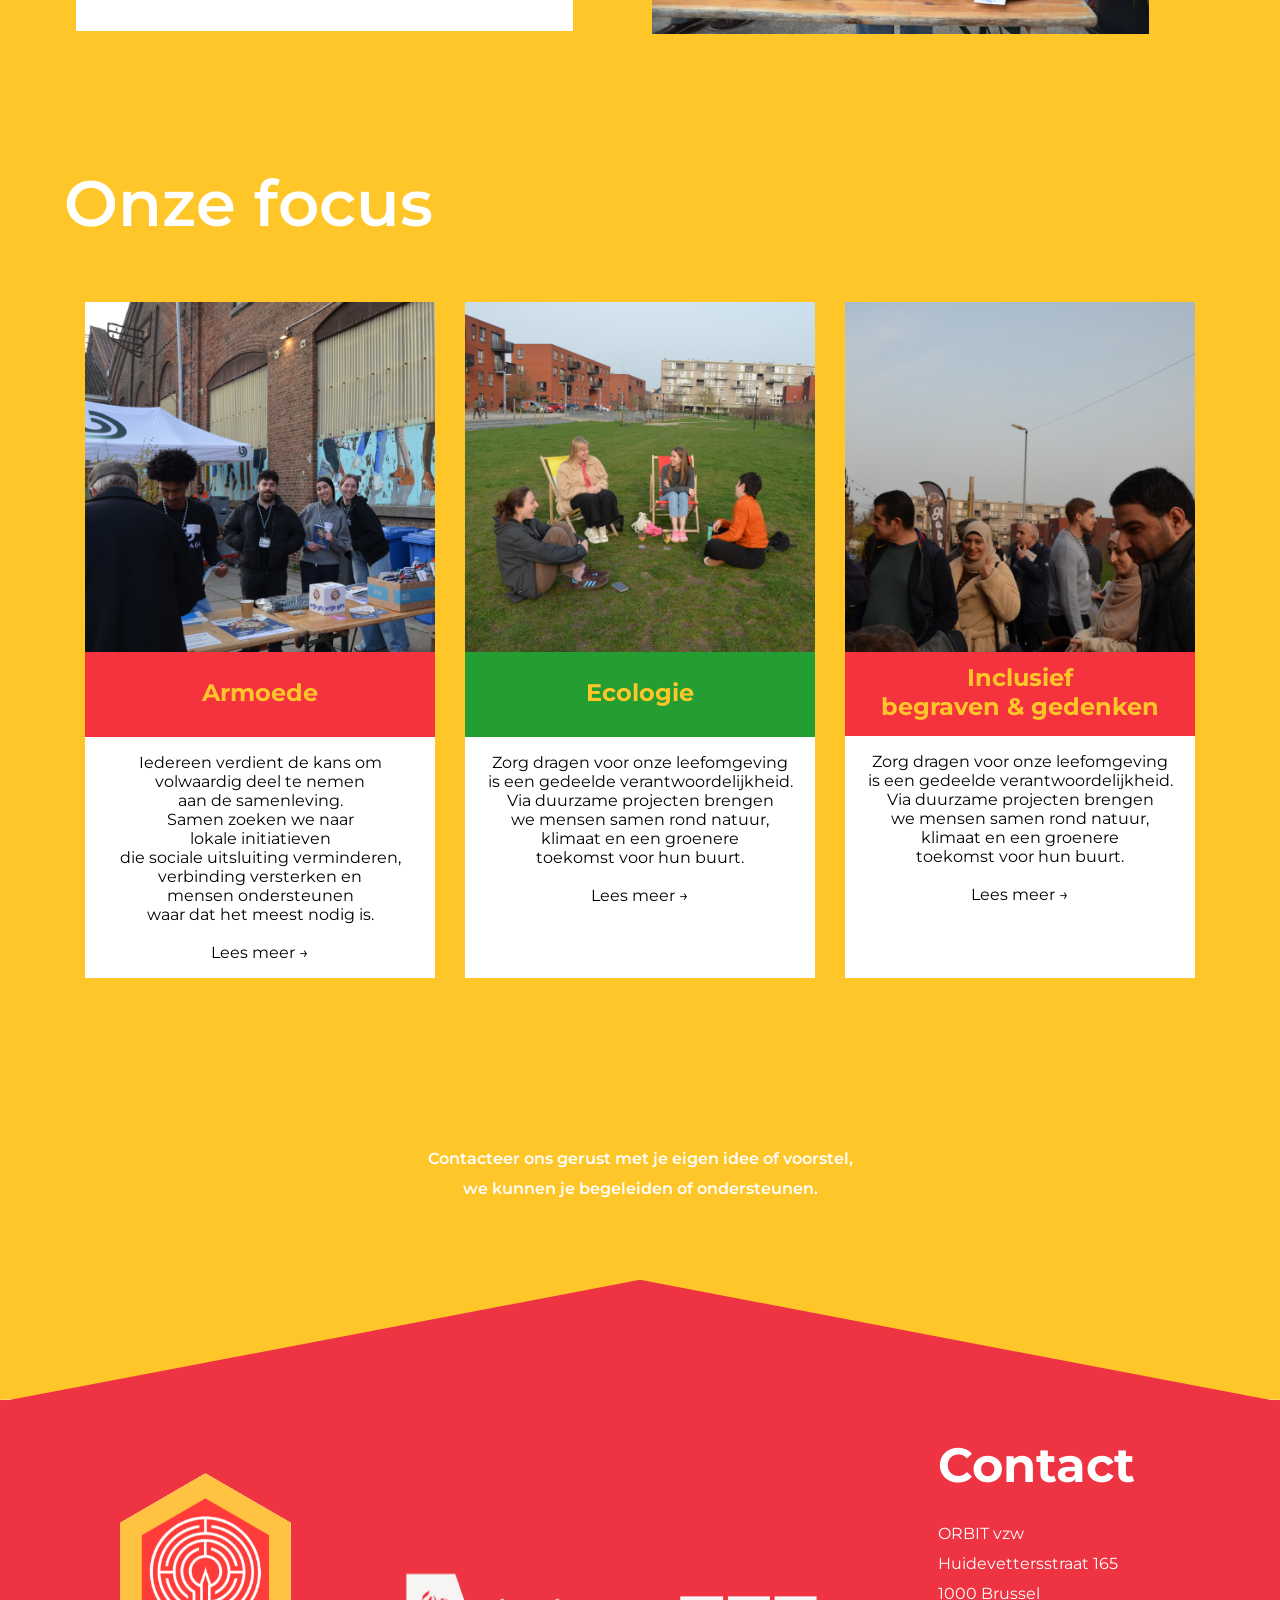
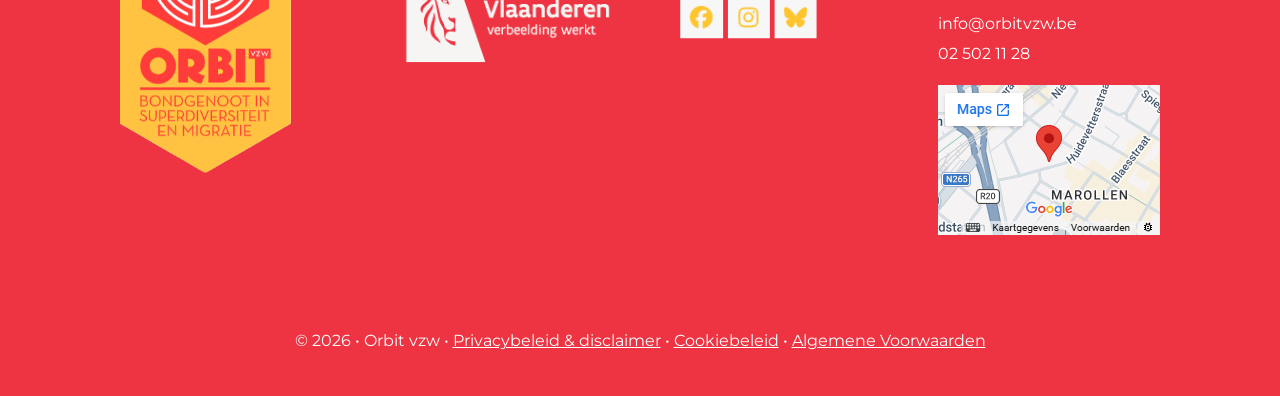
==== commit e42f4c55: "anchorPointsKernThemas" ====
--- a/index.html
+++ b/index.html
@@ -219,7 +219,7 @@
 							</a>
 						</div>
 						<div class="thema">
-							<a href="kernthemas.html">
+							<a href="kernthemas.html#hexFour">
 								<img src="images/gezellig_op_het_gras.JPG" alt="" />
 								<div class="green">
 									<h2>Ecologie</h2>
@@ -239,7 +239,7 @@
 							</a>
 						</div>
 						<div class="thema">
-							<a href="kernthemas.html">
+							<a href="kernthemas.html#hexFive">
 								<img src="images/blije_mensen.JPG" alt="" />
 
 								<div class="begraven">
--- a/style.css/1-global.css
+++ b/style.css/1-global.css
@@ -137,8 +137,10 @@
 }
 
 .SecondDivider {
-	margin-bottom: 80px;
 	display: block;
 	text-align: center;
 	align-items: center;
 }
+.uitdagingen {
+	margin-bottom: 80px;
+}
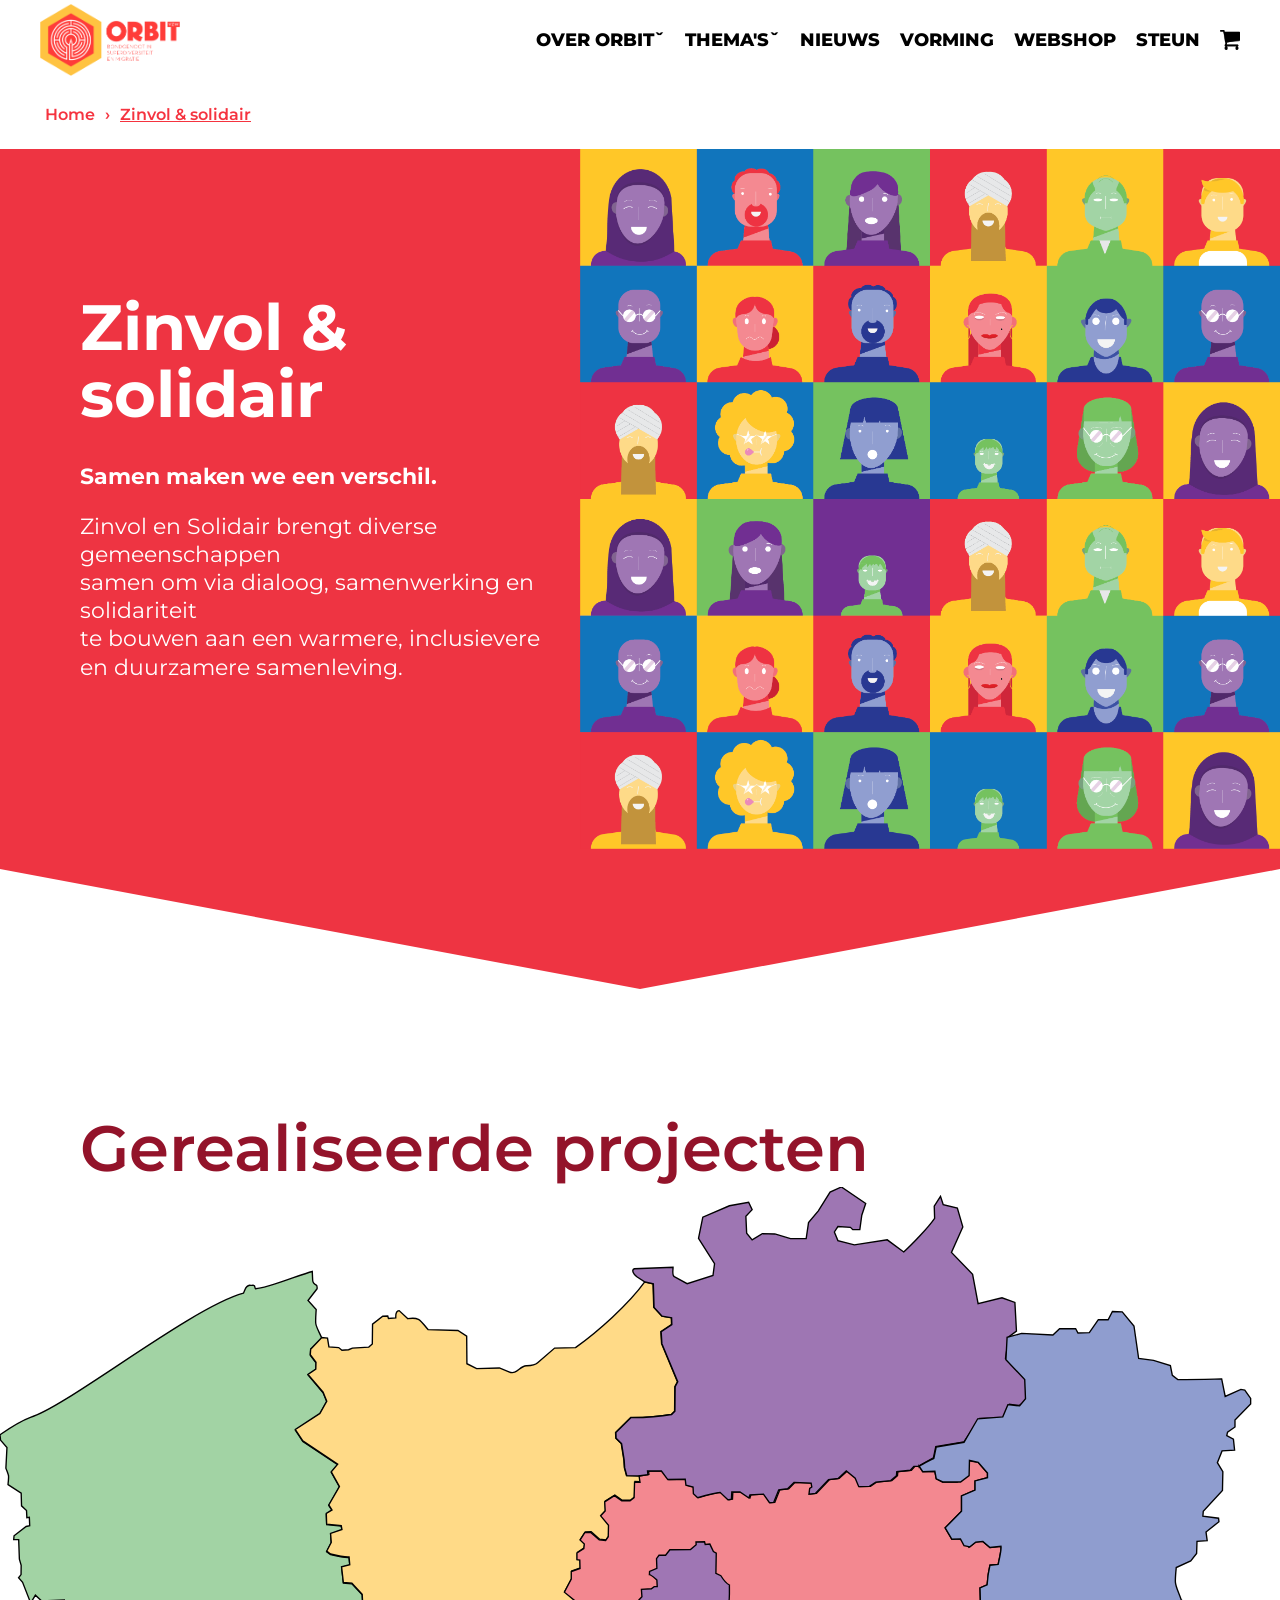
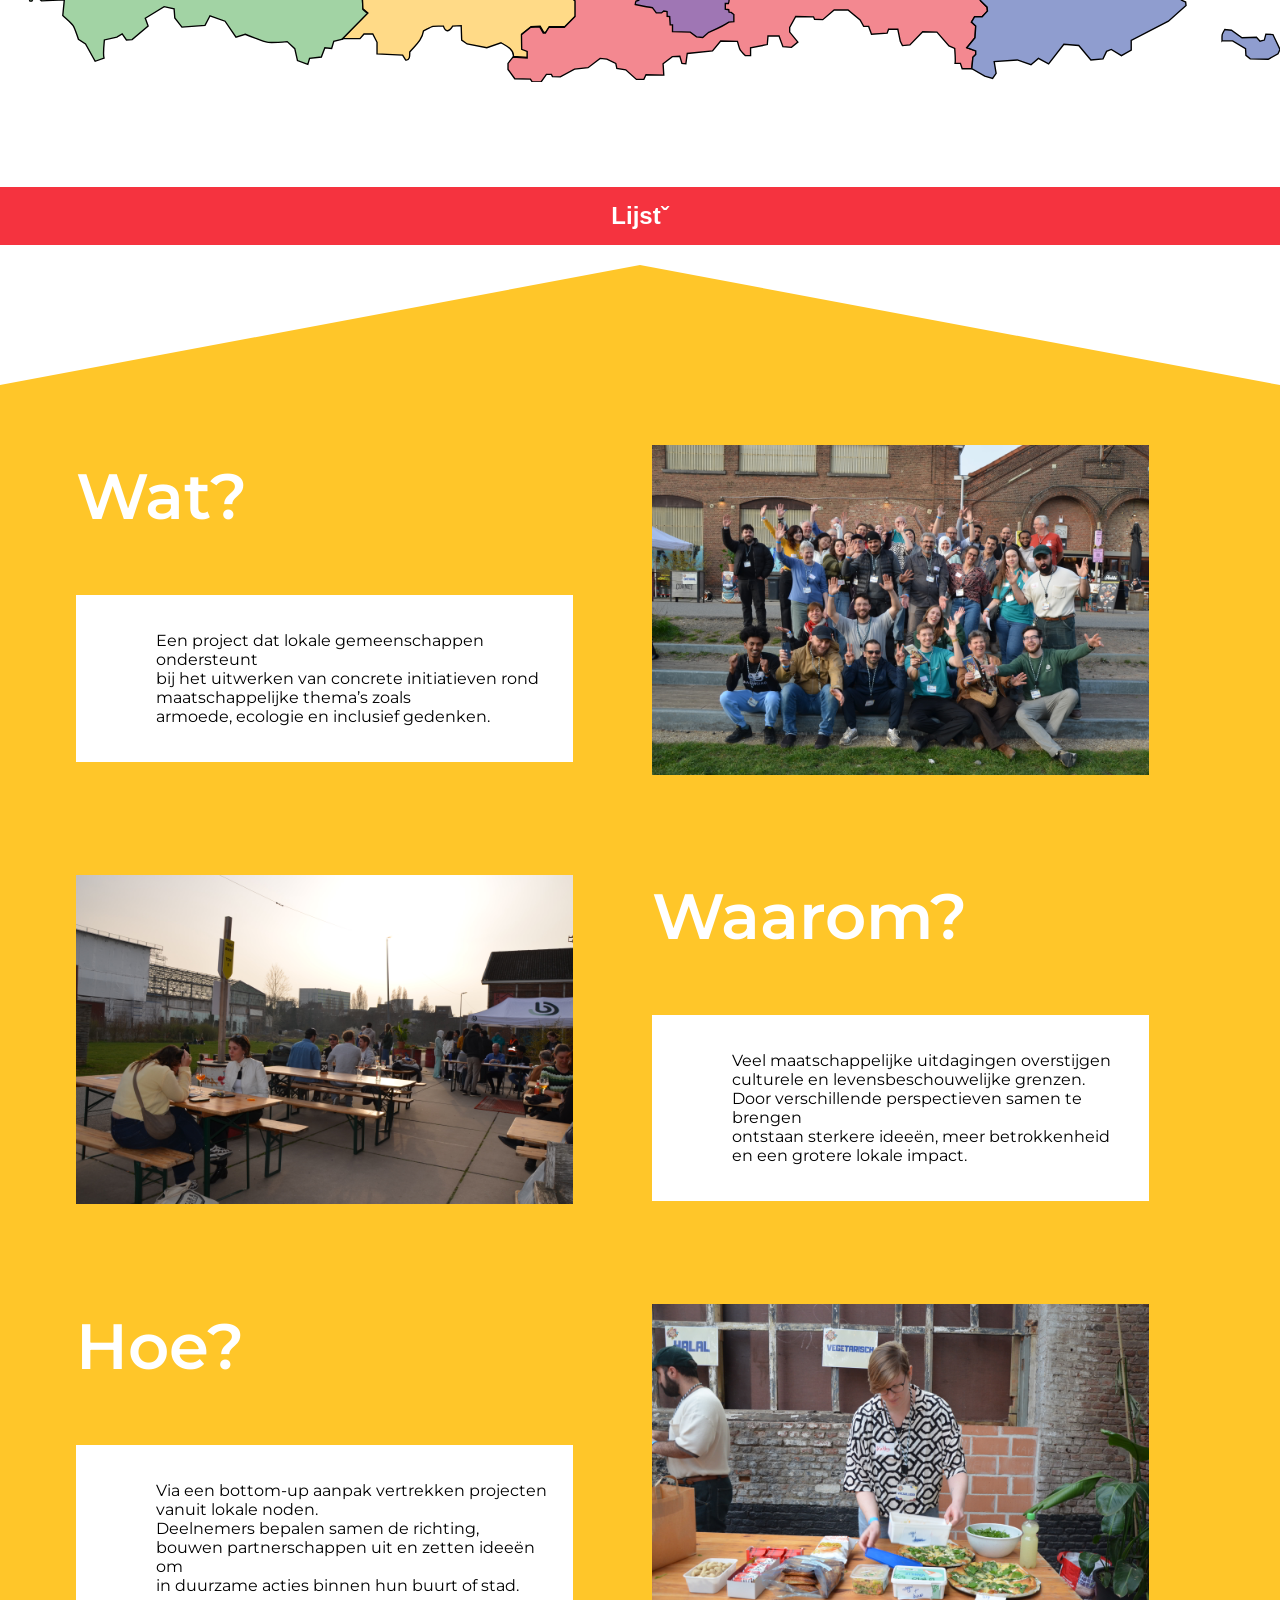
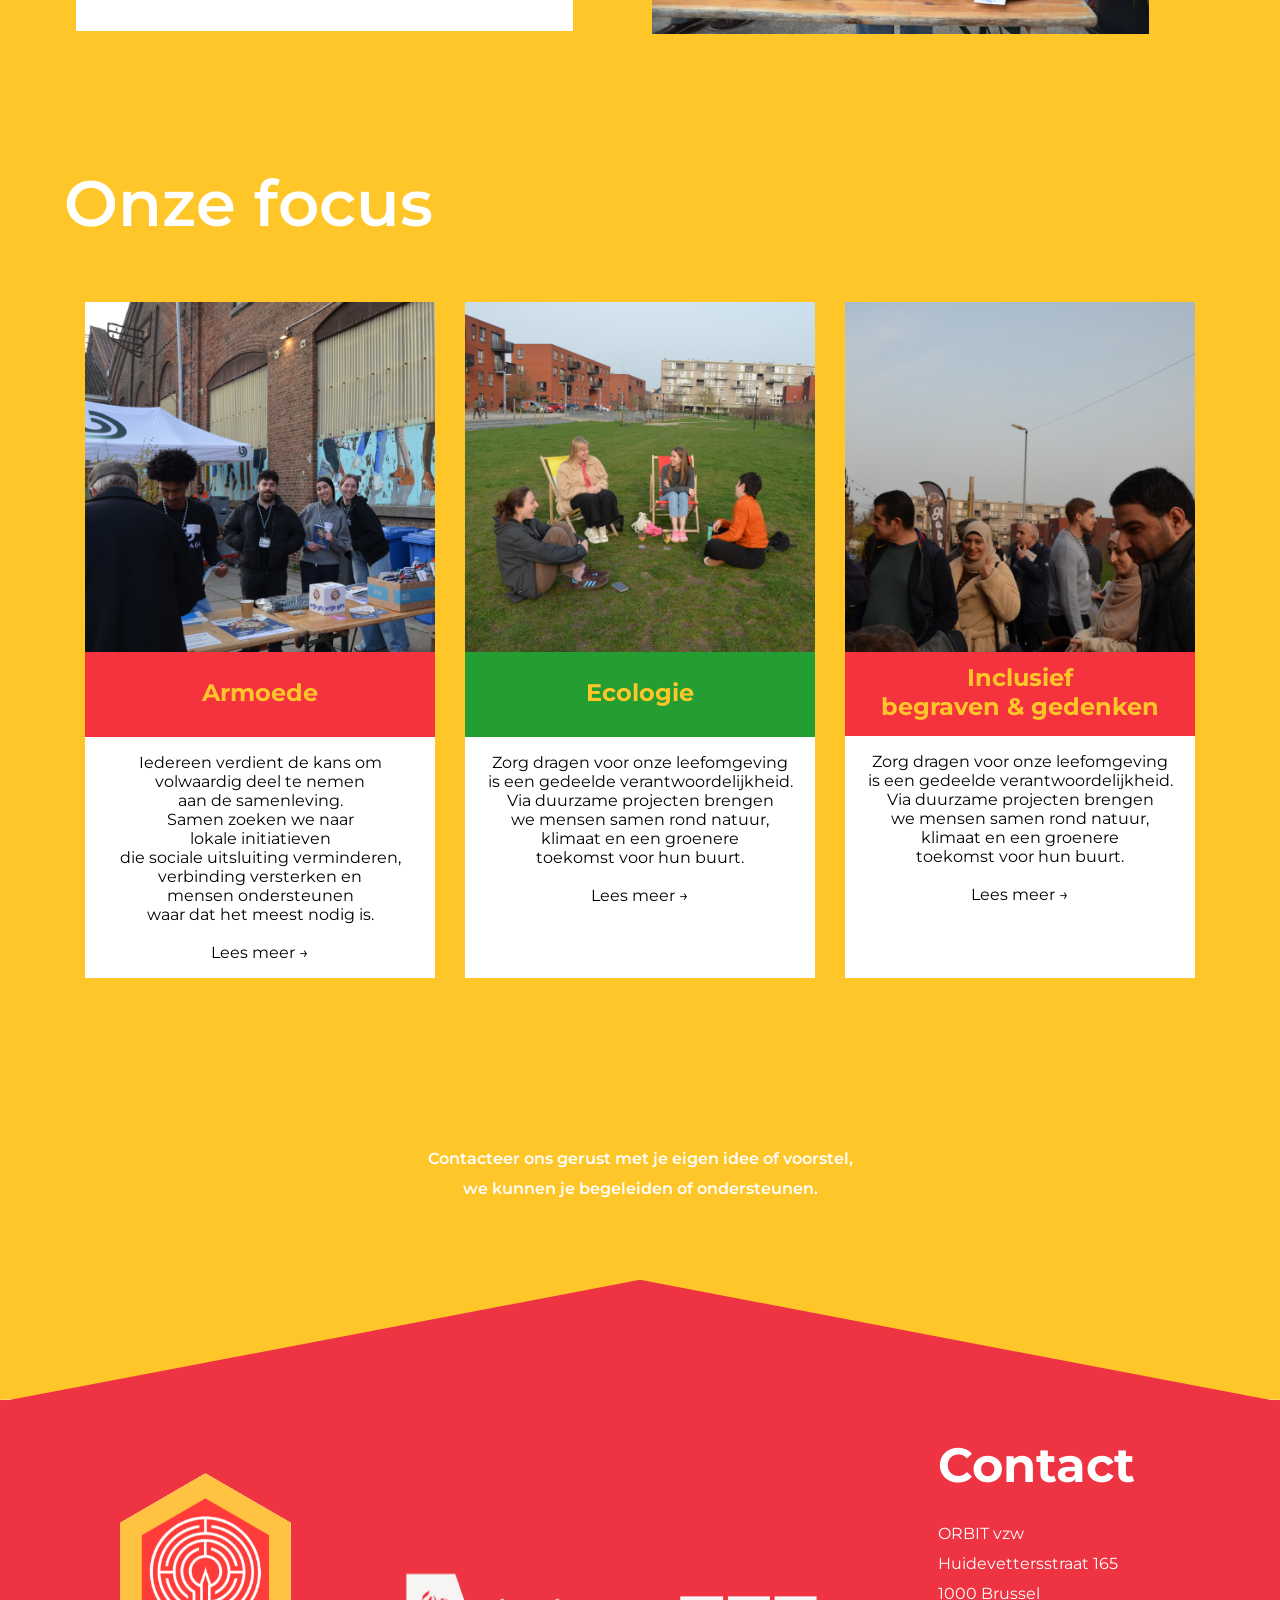
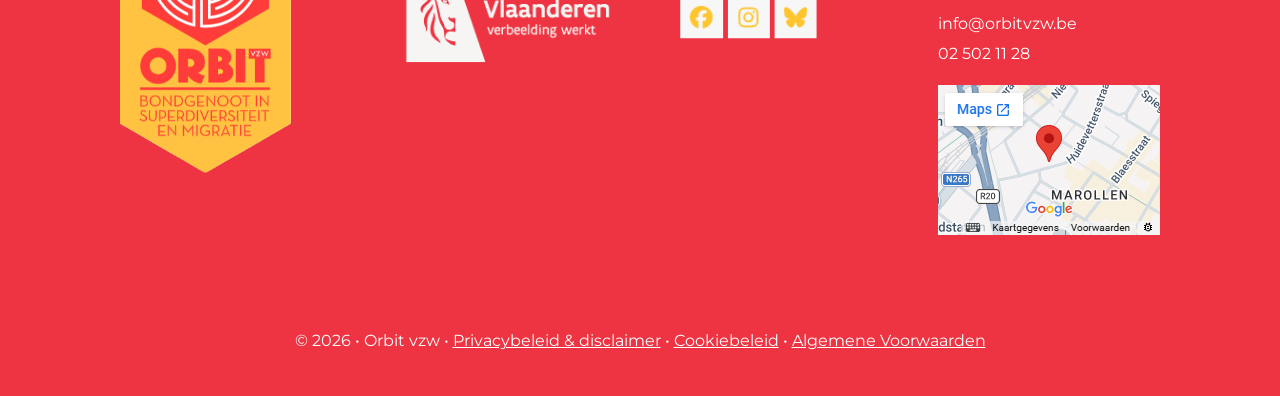
==== commit 43c318e1: "winkelkar fix" ====
--- a/index.html
+++ b/index.html
@@ -32,7 +32,7 @@
 						<li><a href="#">webshop</a></li>
 						<li><a href="#">steun</a></li>
 						<li>
-							<a href="#">winkelkar</a>
+							<a href="#" class="icon-B"><img src="images/shopcart-black.png" alt="" /></a>
 						</li>
 					</ul>
 				</nav>
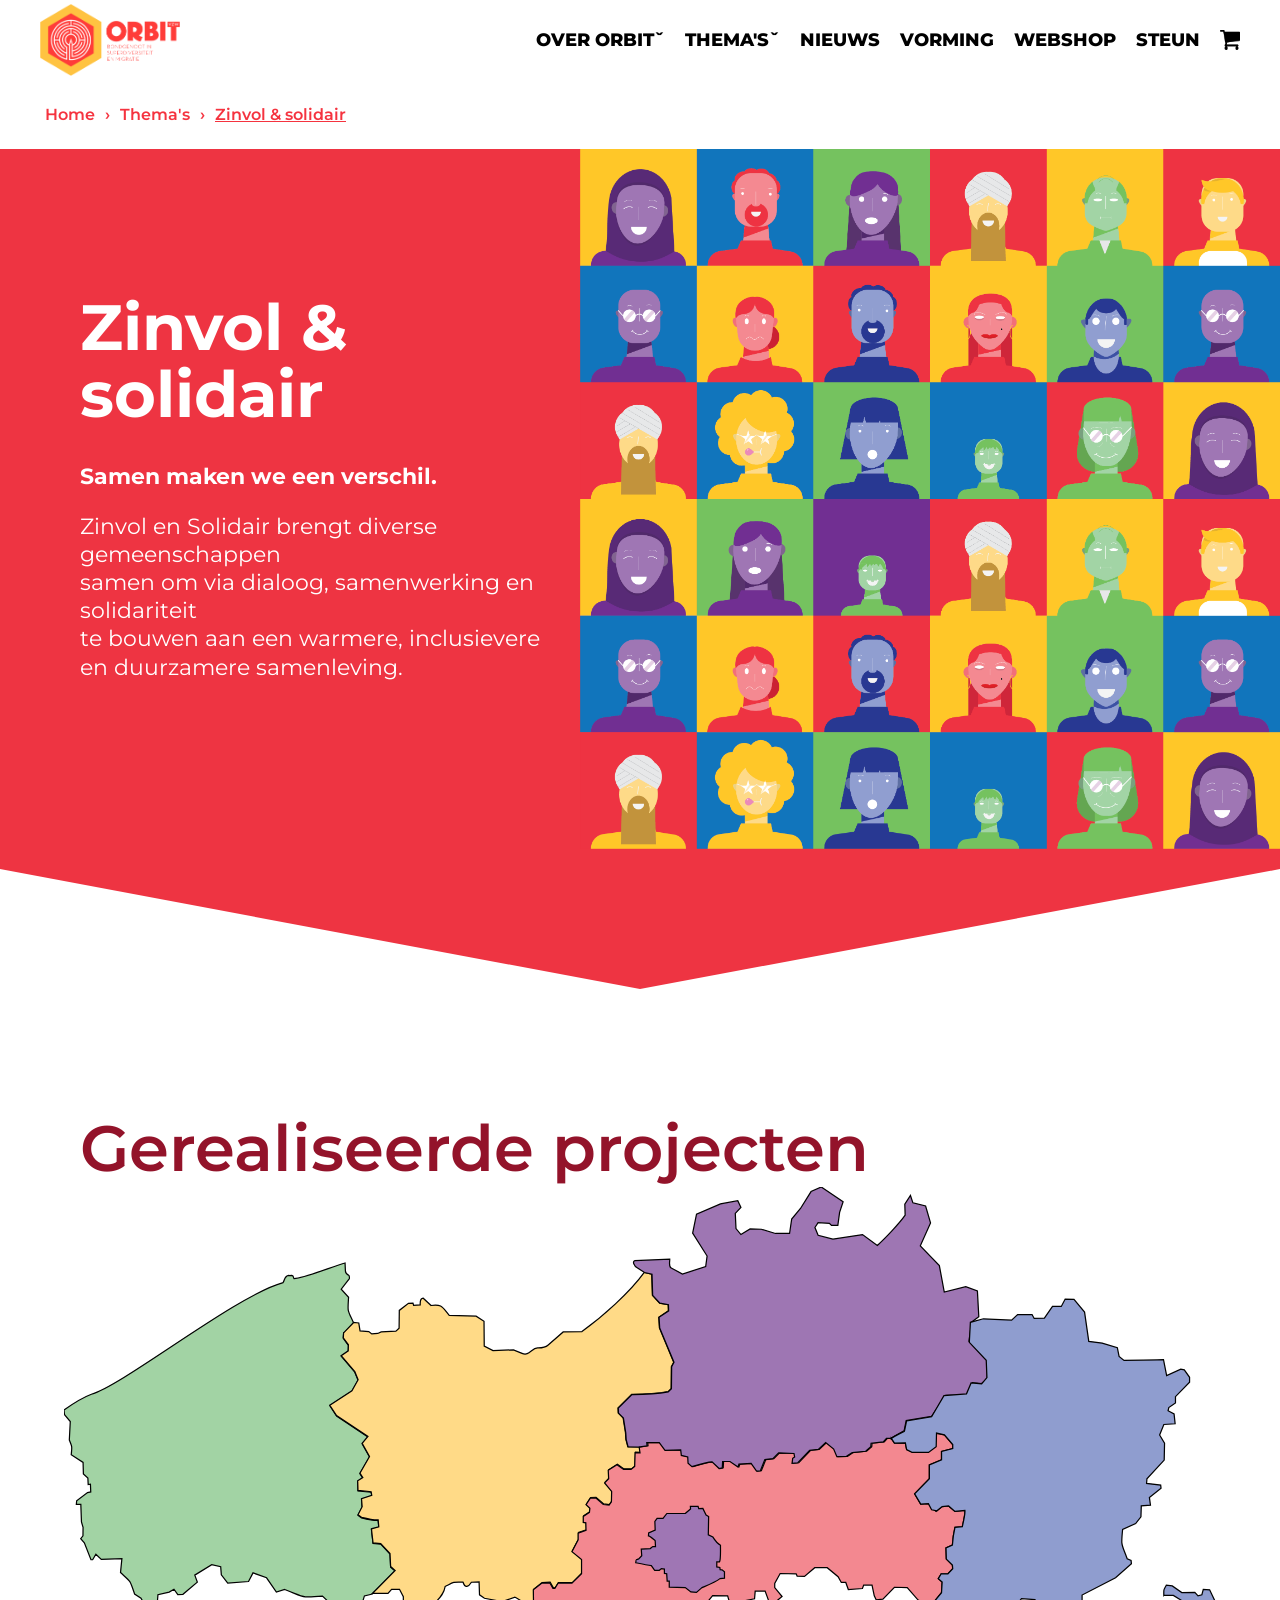
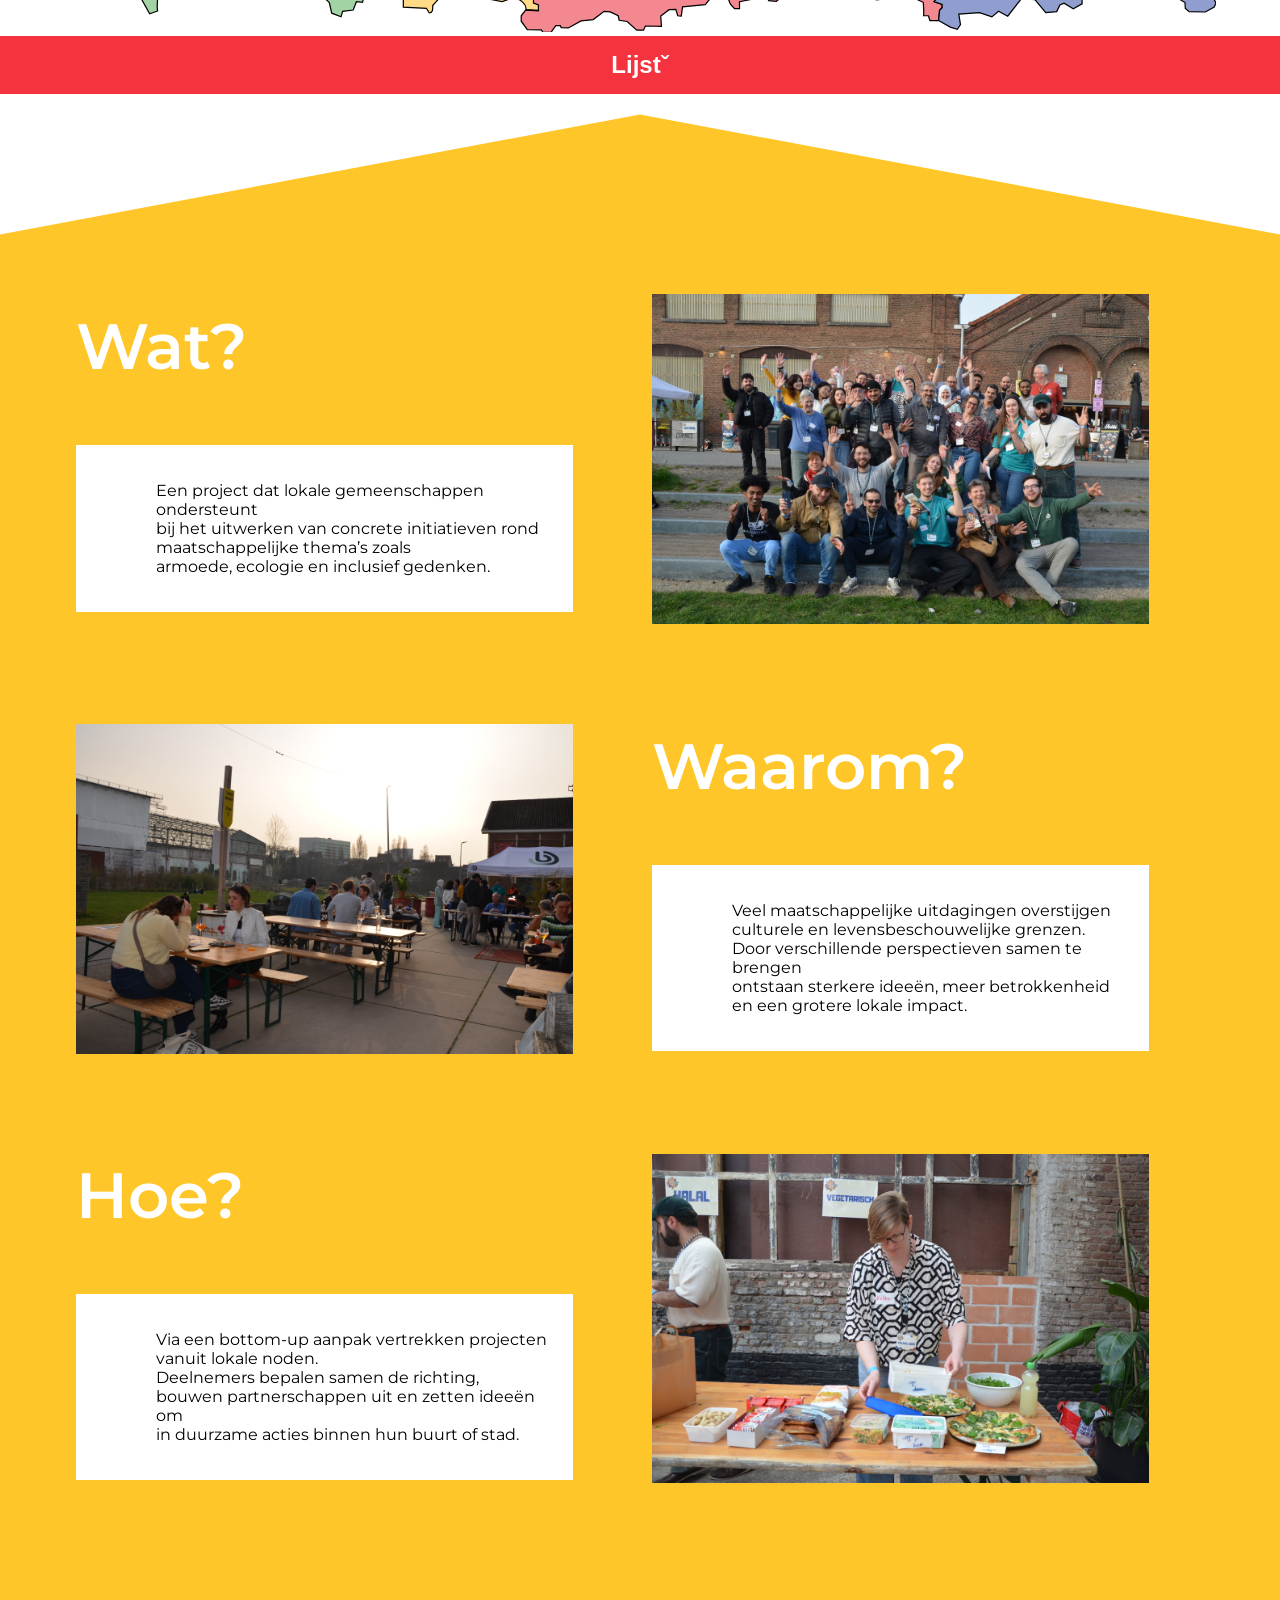
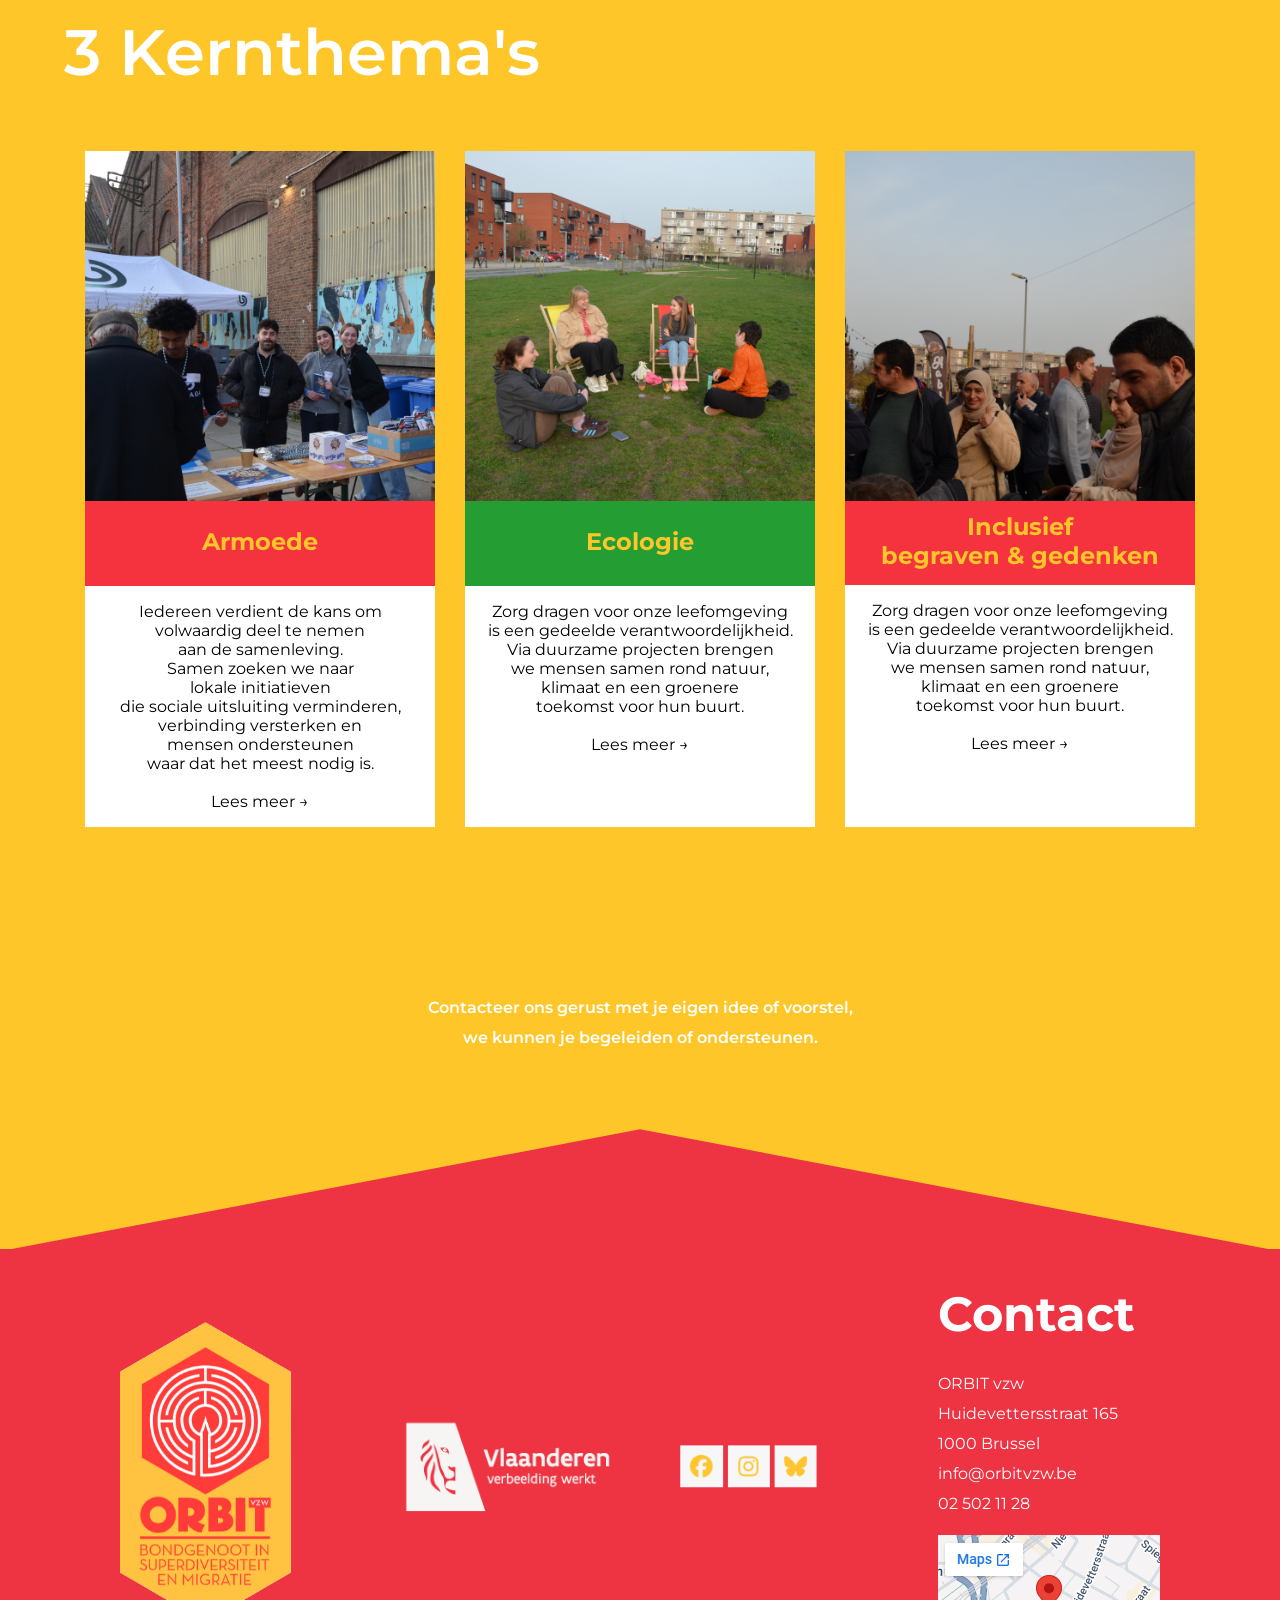
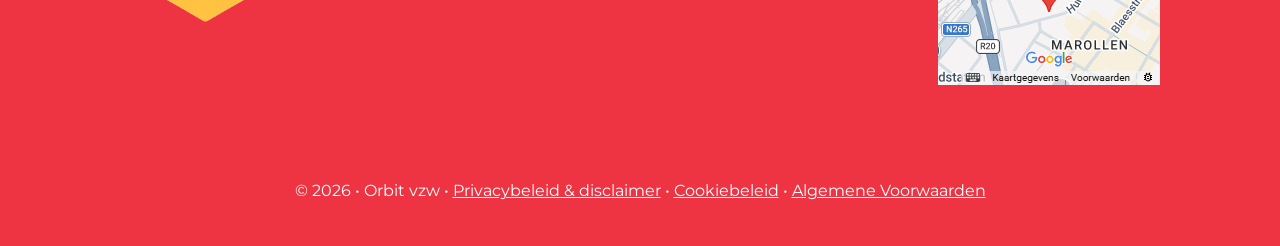
==== commit b523d3dd: "breadcrumb + onze focus" ====
--- a/index.html
+++ b/index.html
@@ -37,7 +37,7 @@
 					</ul>
 				</nav>
 			</div>
-			<div class="breadcrumbs"><a href="www.orbitvzw.be/home.html">Home</a><span> › </span> <a href="index.html" class="active">Zinvol & solidair</a></div>
+			<div class="breadcrumbs"><a href="www.orbitvzw.be/home.html">Home</a><span> › </span><a href="#">Thema's</a><span> › </span> <a href="index.html" class="active">Zinvol & solidair</a></div>
 			<div class="hexagone1">
 				<div class="wrapper">
 					<div class="hero">
@@ -192,7 +192,7 @@
 						</div>
 						<div class="item"><img src="images/voedsel_uitpakken.JPG" /></div>
 					</div>
-					<h1 class="focus">Onze focus</h1>
+					<h1 class="focus">3 Kernthema's</h1>
 					<div class="themas">
 						<div class="thema">
 							<a href="kernthemas.html">
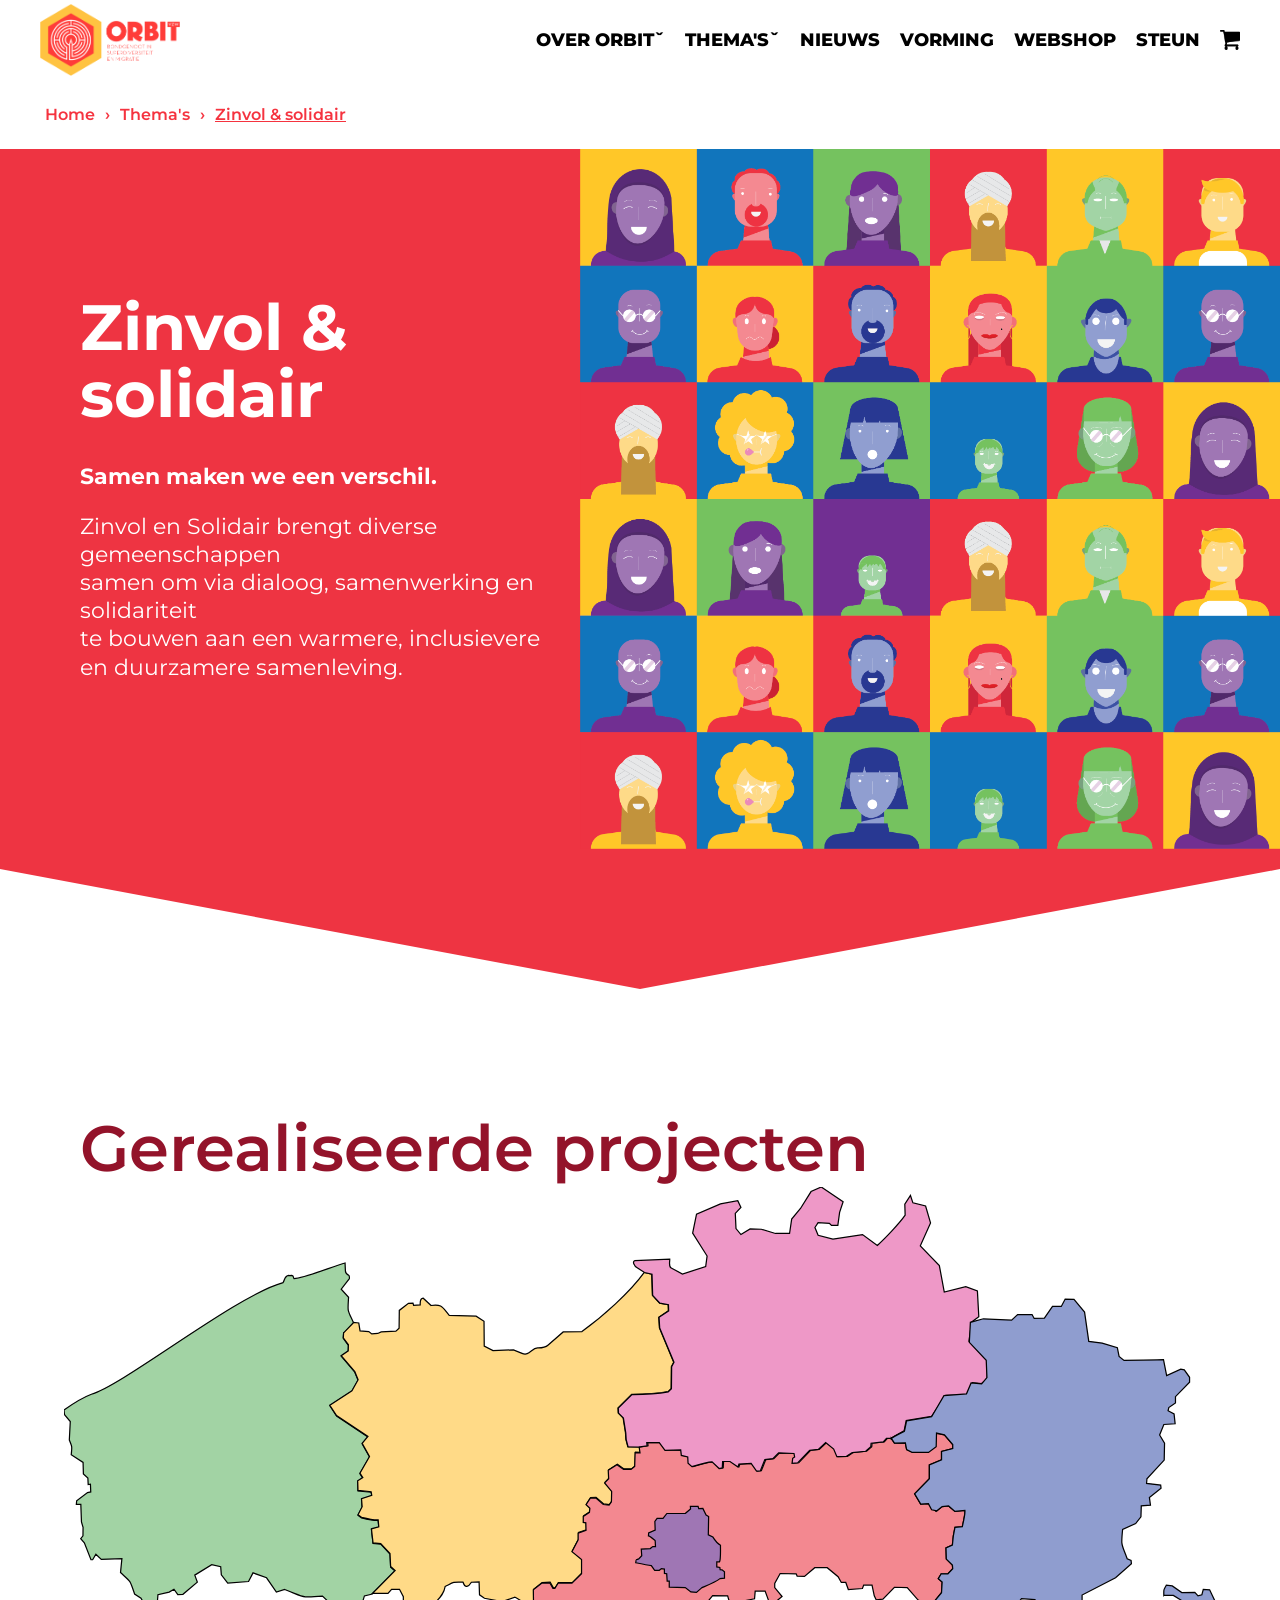
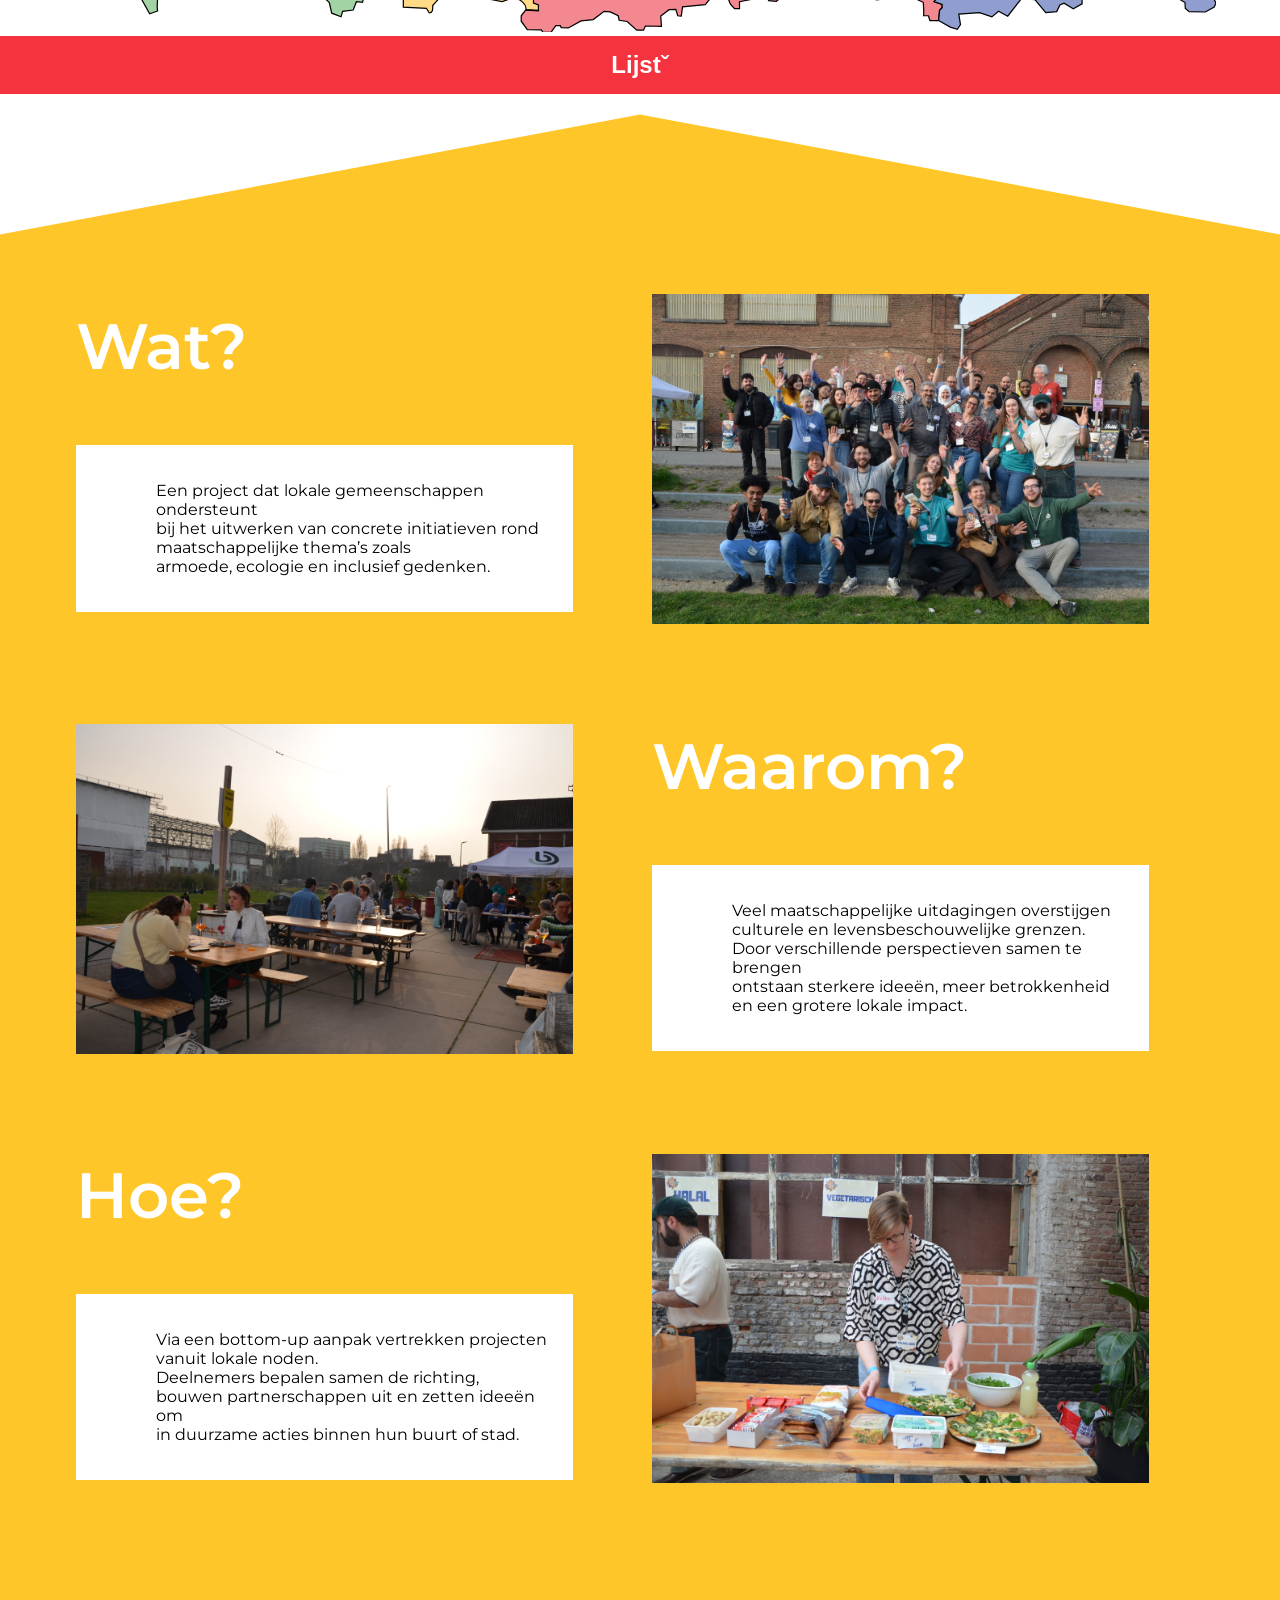
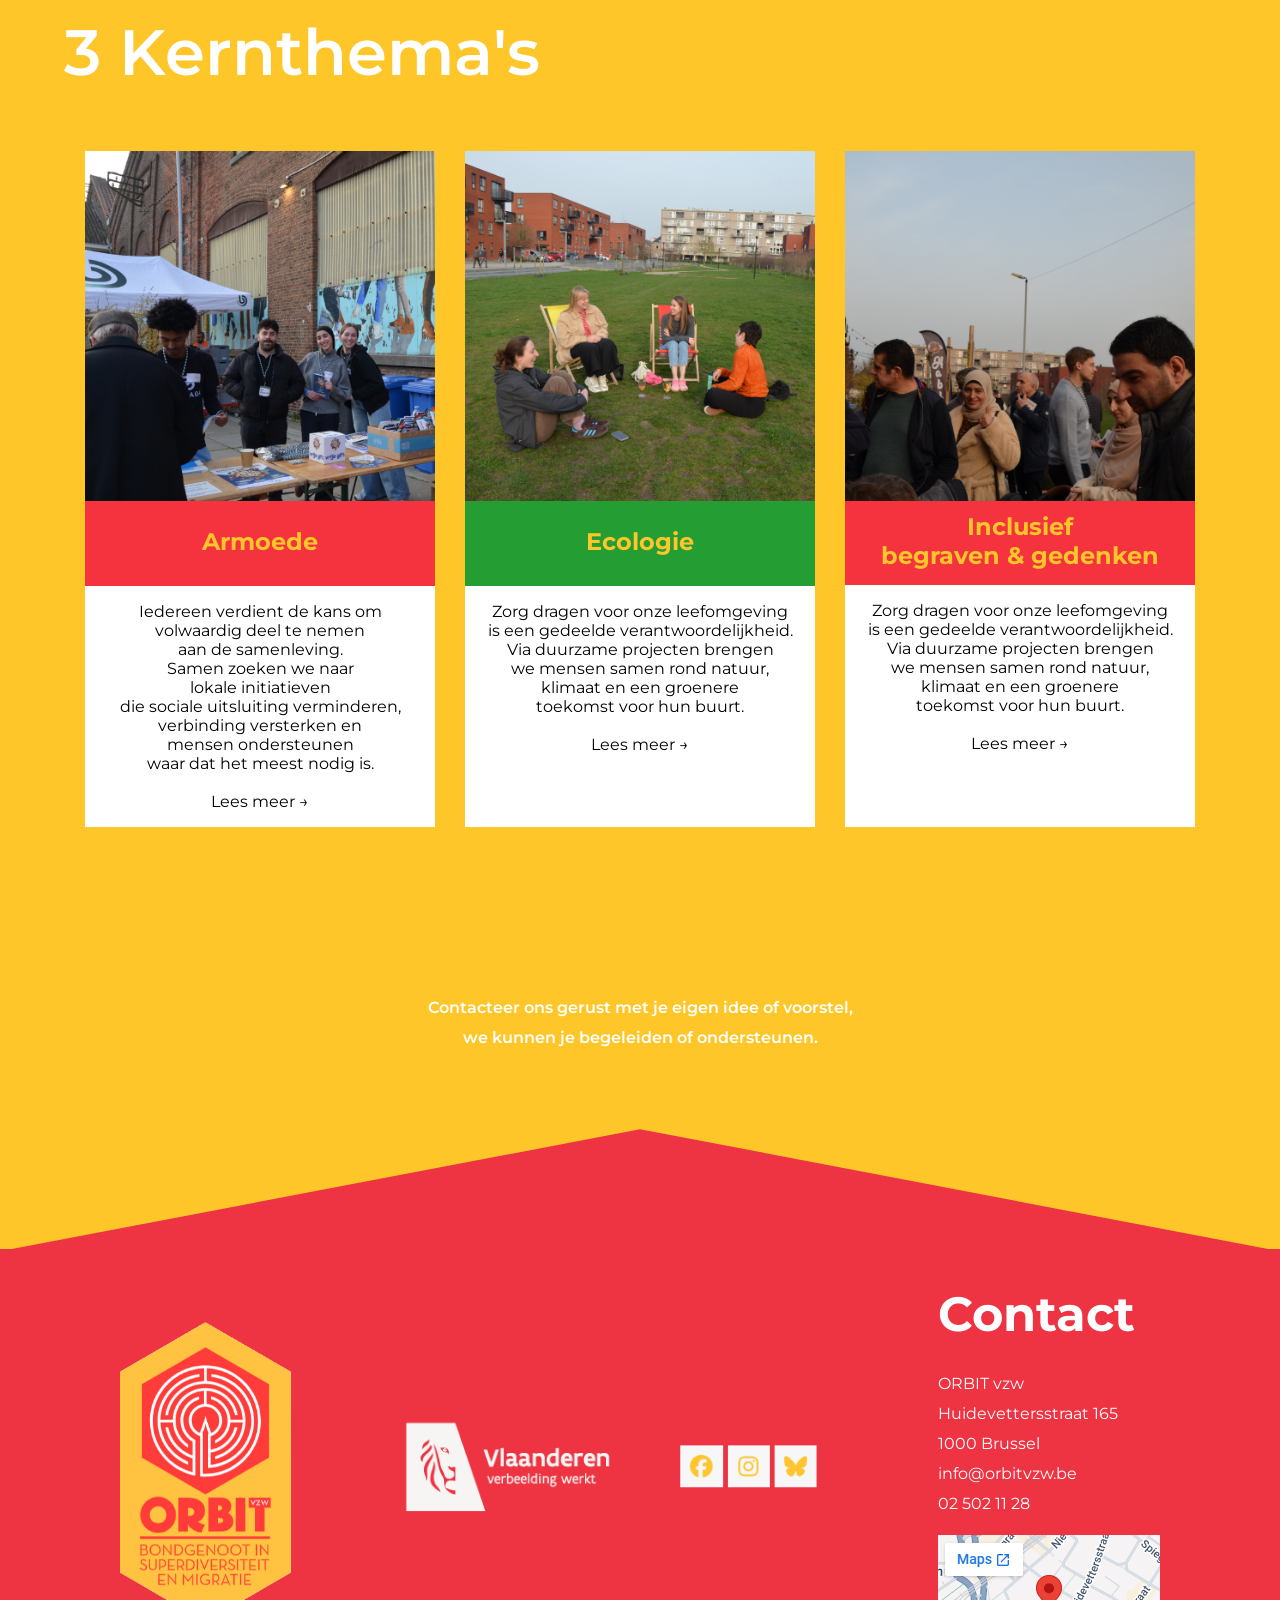
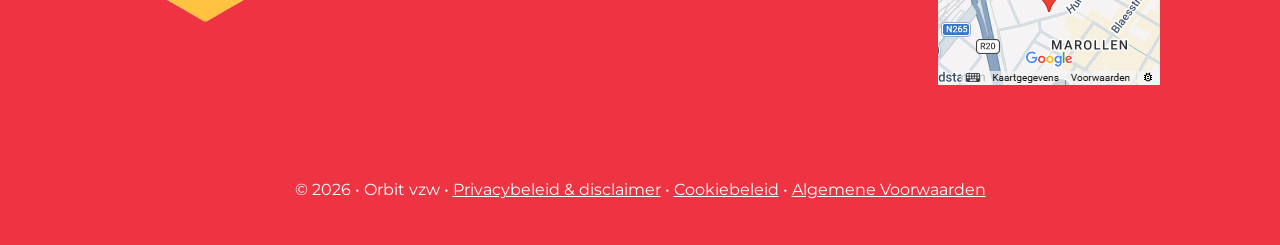
==== commit d8c119b3: "colorchanges" ====
--- a/index.html
+++ b/index.html
@@ -80,7 +80,7 @@
 								}
 
 								.cls-4 {
-									fill: #9e76b3;
+									fill: #ee98c7;
 								}
 
 								.cls-5 {
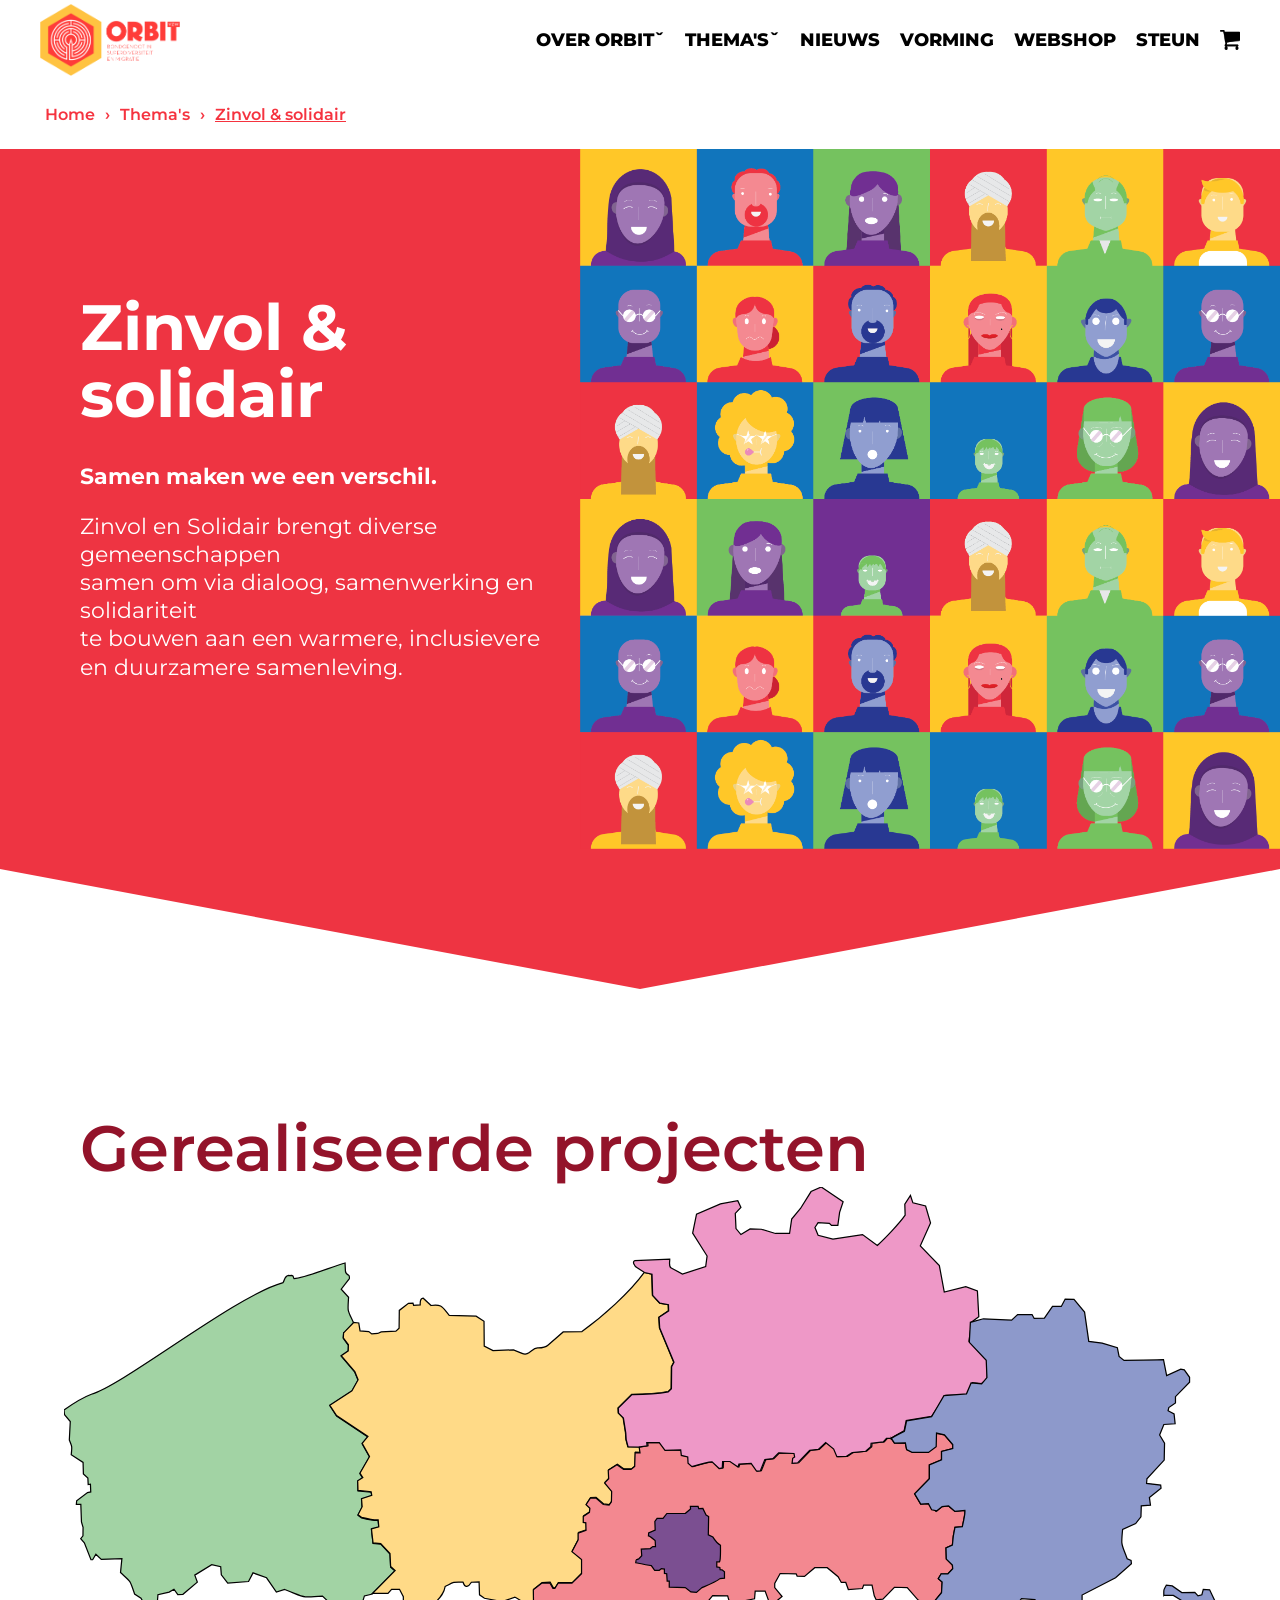
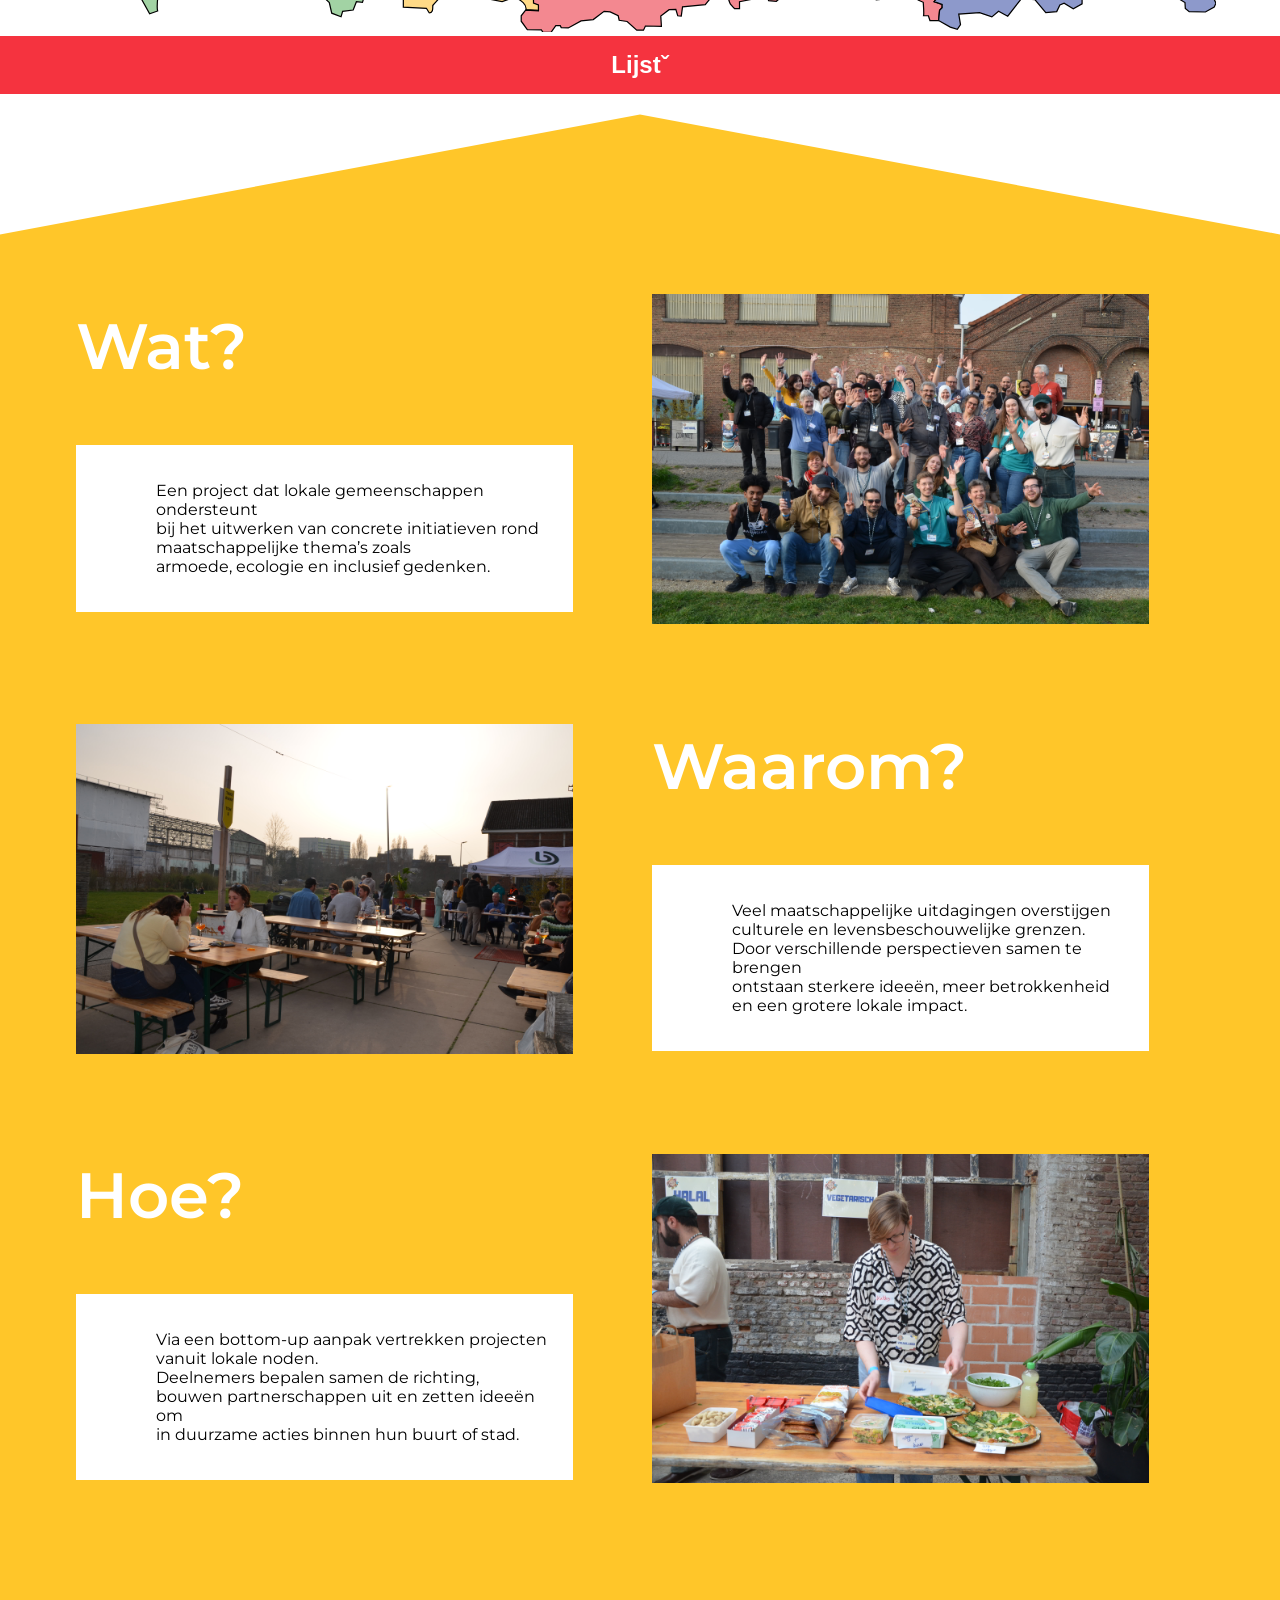
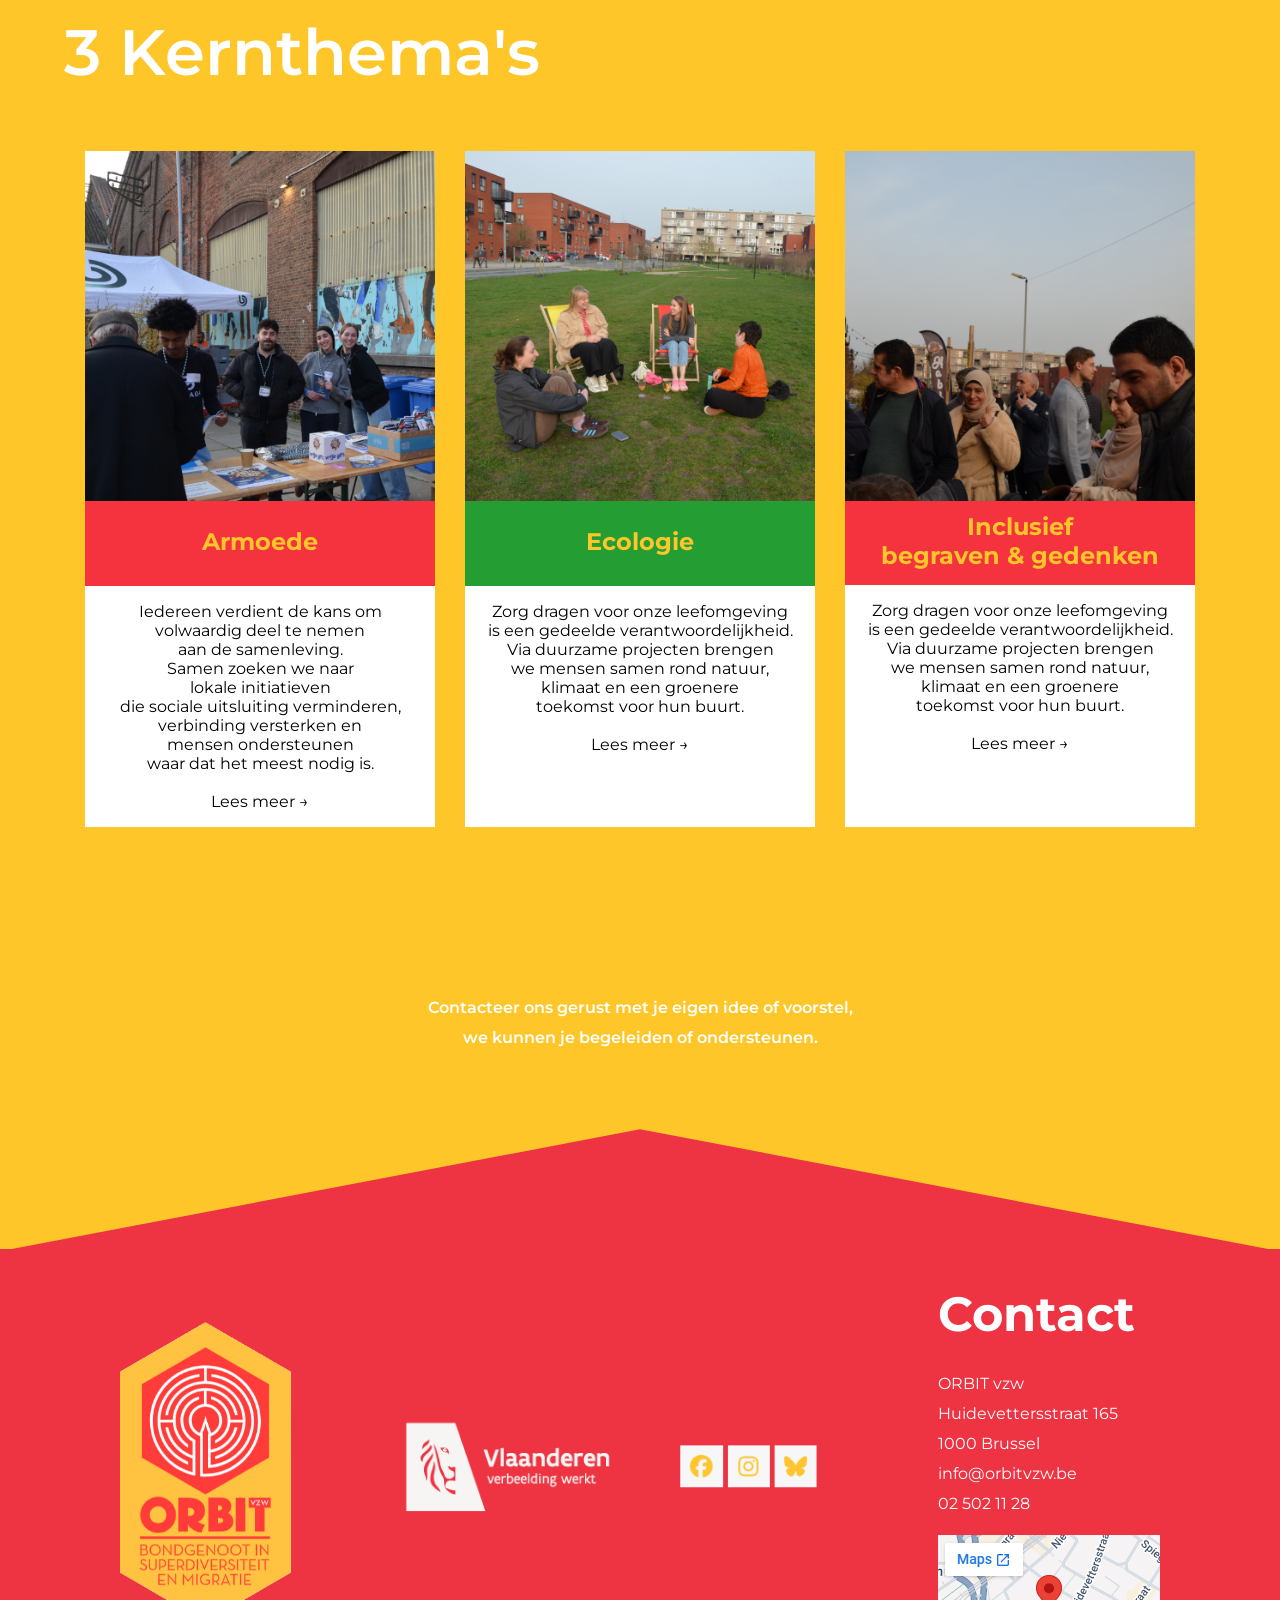
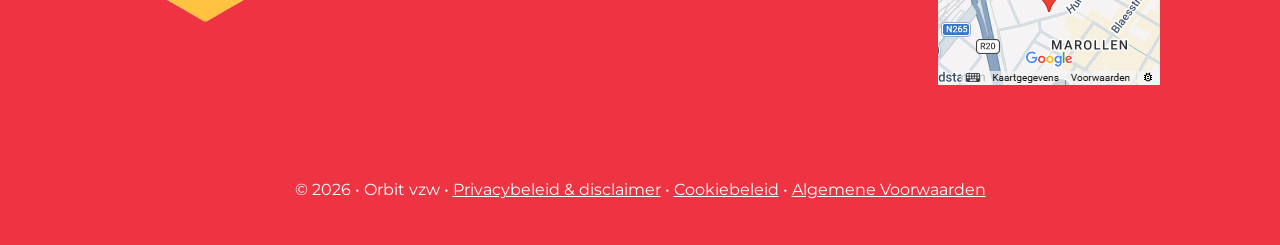
==== commit 8d0eba81: "colourFixLastTimeV1_forReal_ForReal_Type_Shi" ====
--- a/index.html
+++ b/index.html
@@ -37,7 +37,7 @@
 					</ul>
 				</nav>
 			</div>
-			<div class="breadcrumbs"><a href="www.orbitvzw.be/home.html">Home</a><span> › </span><a href="#">Thema's</a><span> › </span> <a href="index.html" class="active">Zinvol & solidair</a></div>
+			<div class="breadcrumbs"><a href="#">Home</a><span> › </span><a href="#">Thema's</a><span> › </span> <a href="index.html" class="active">Zinvol & solidair</a></div>
 			<div class="hexagone1">
 				<div class="wrapper">
 					<div class="hero">
@@ -68,7 +68,7 @@
 						<defs>
 							<style>
 								.cls-1 {
-									fill: #9f76b4;
+									fill: #7b4f91;
 								}
 
 								.cls-2 {
@@ -76,7 +76,7 @@
 								}
 
 								.cls-3 {
-									fill: #8f9dcf;
+									fill: #8d99cb;
 								}
 
 								.cls-4 {
